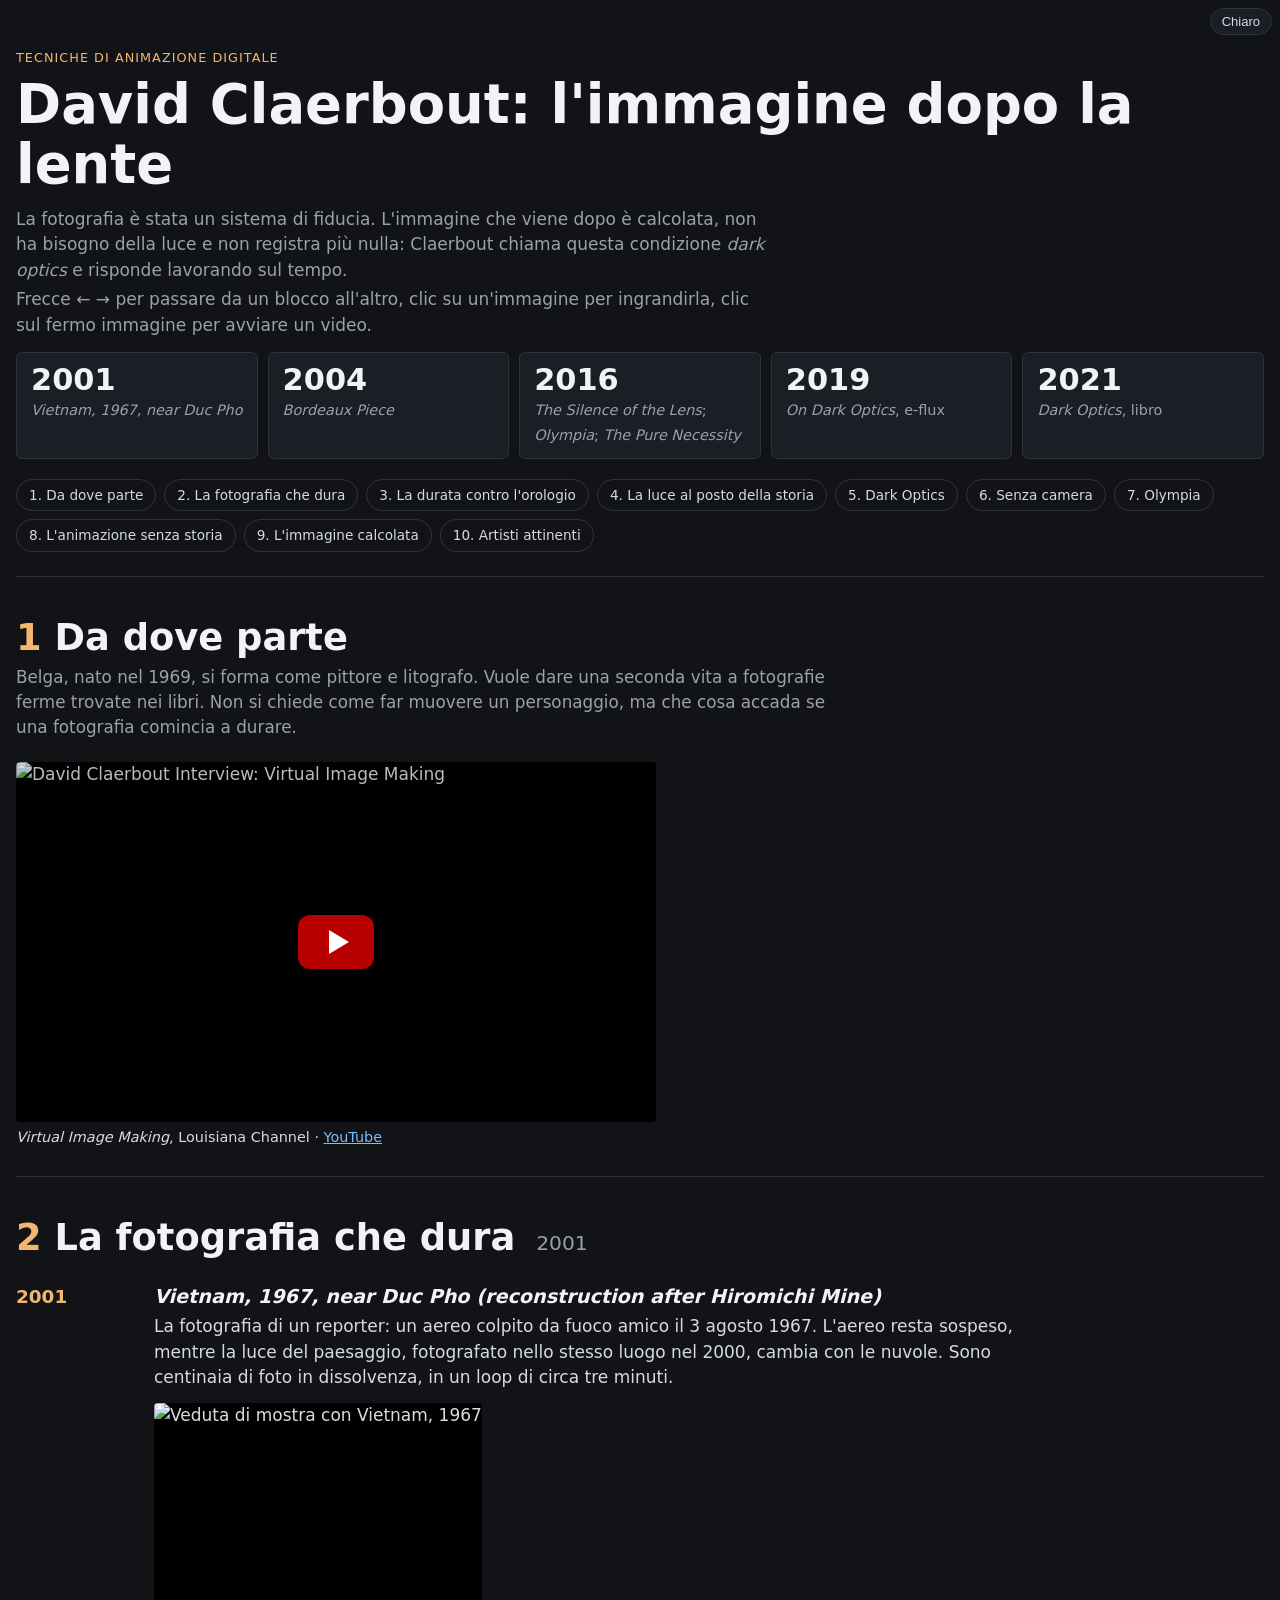
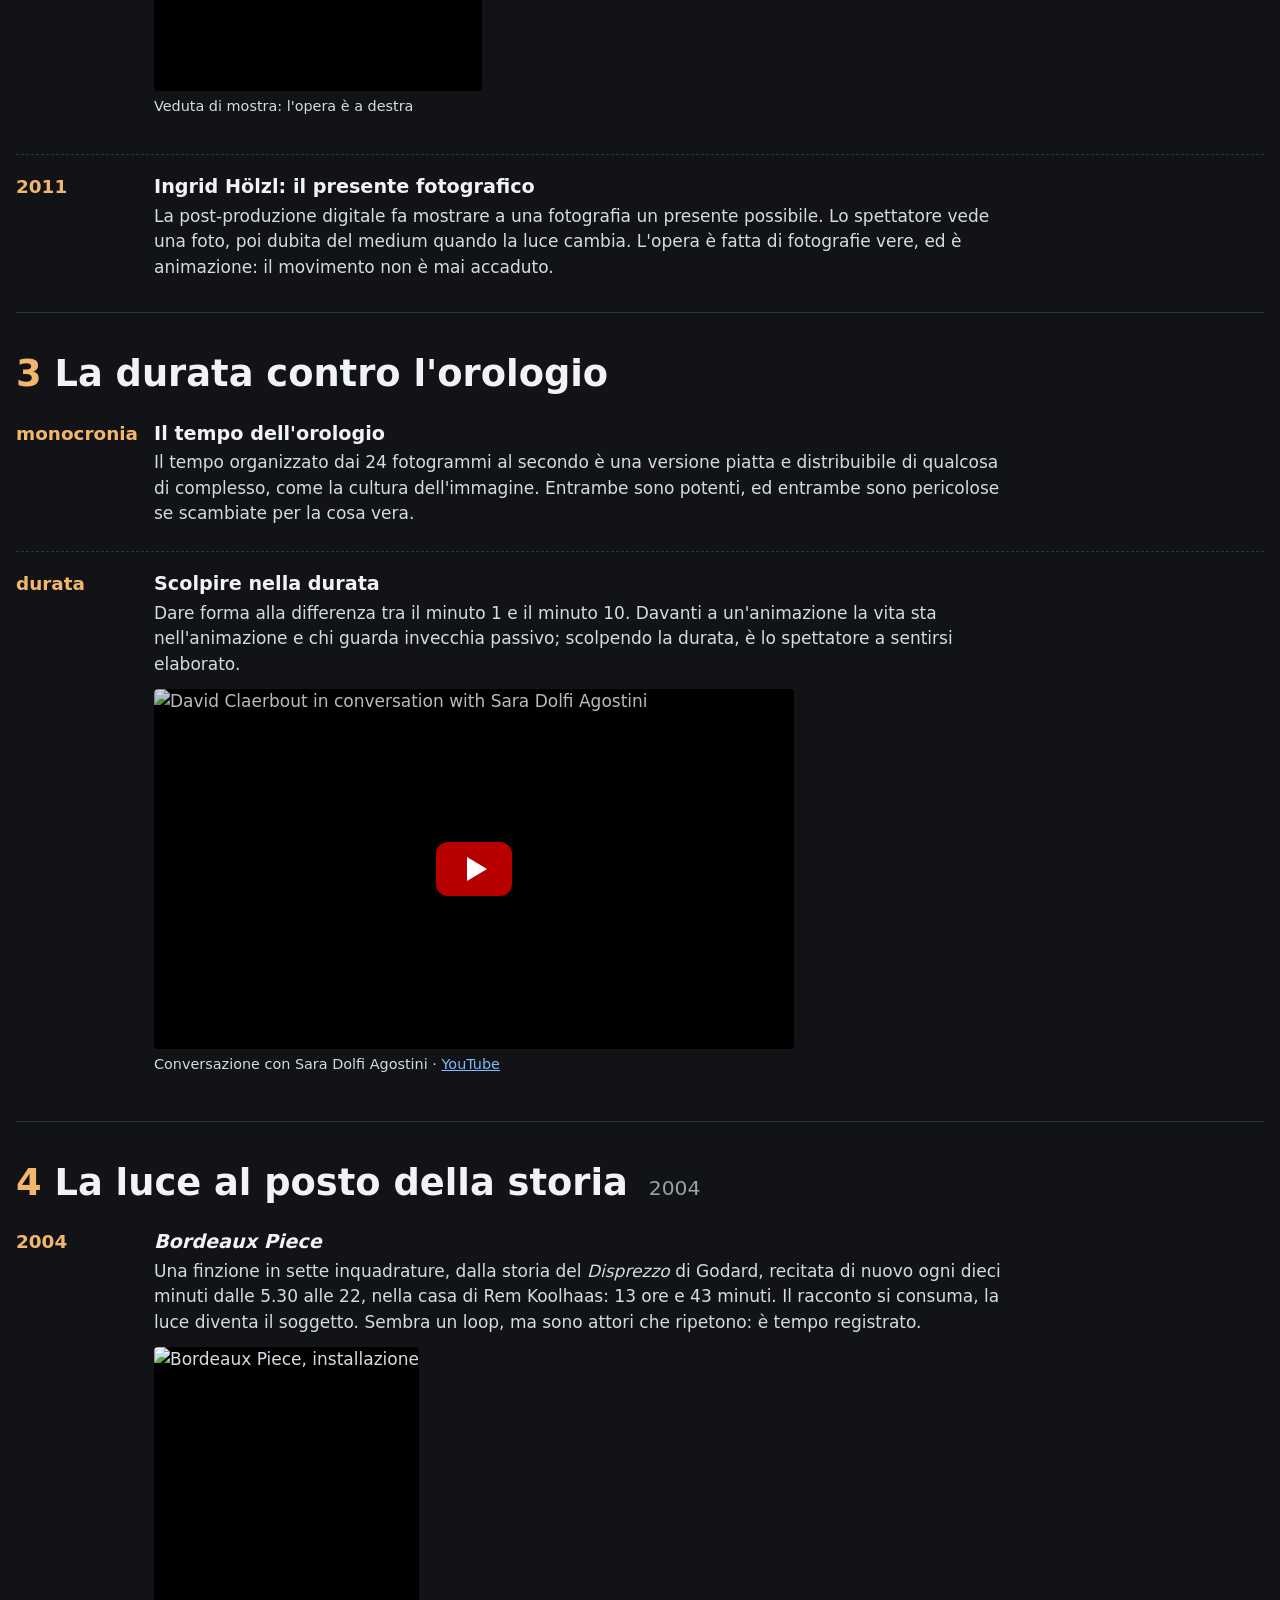
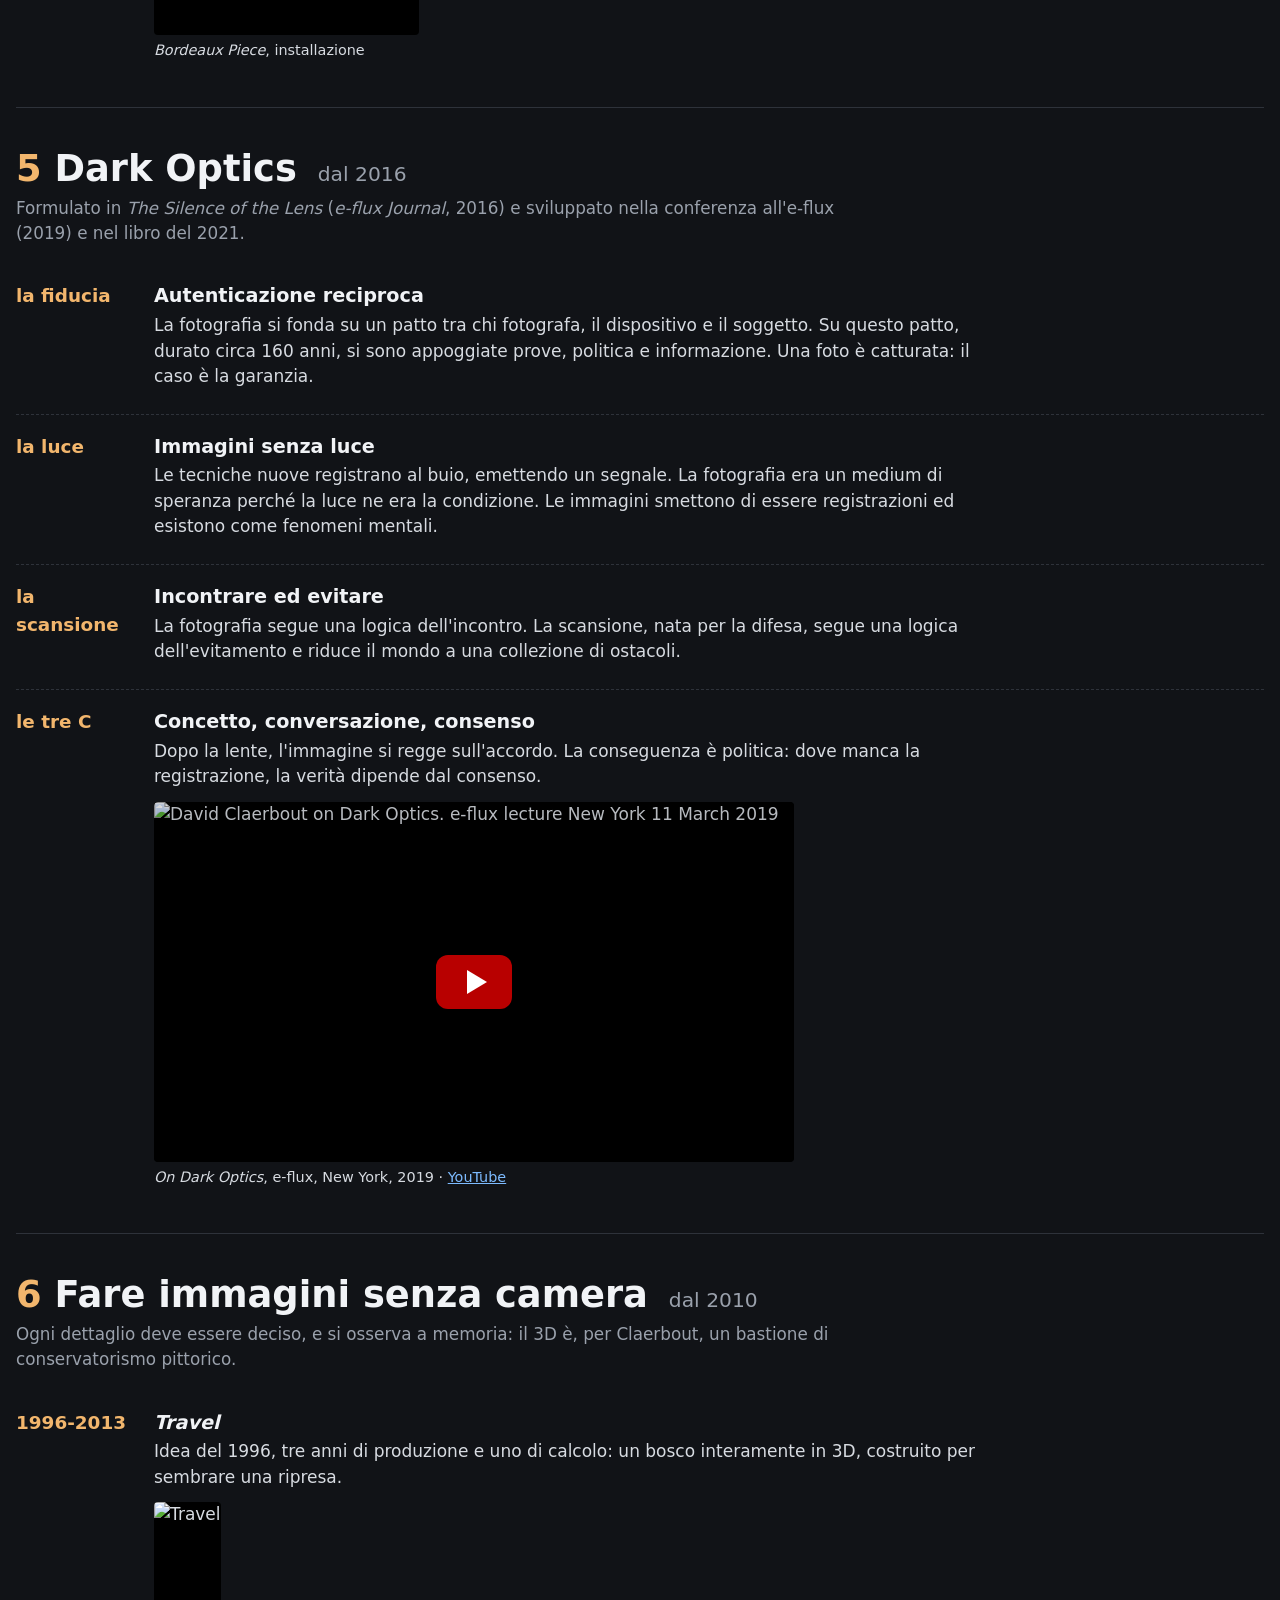
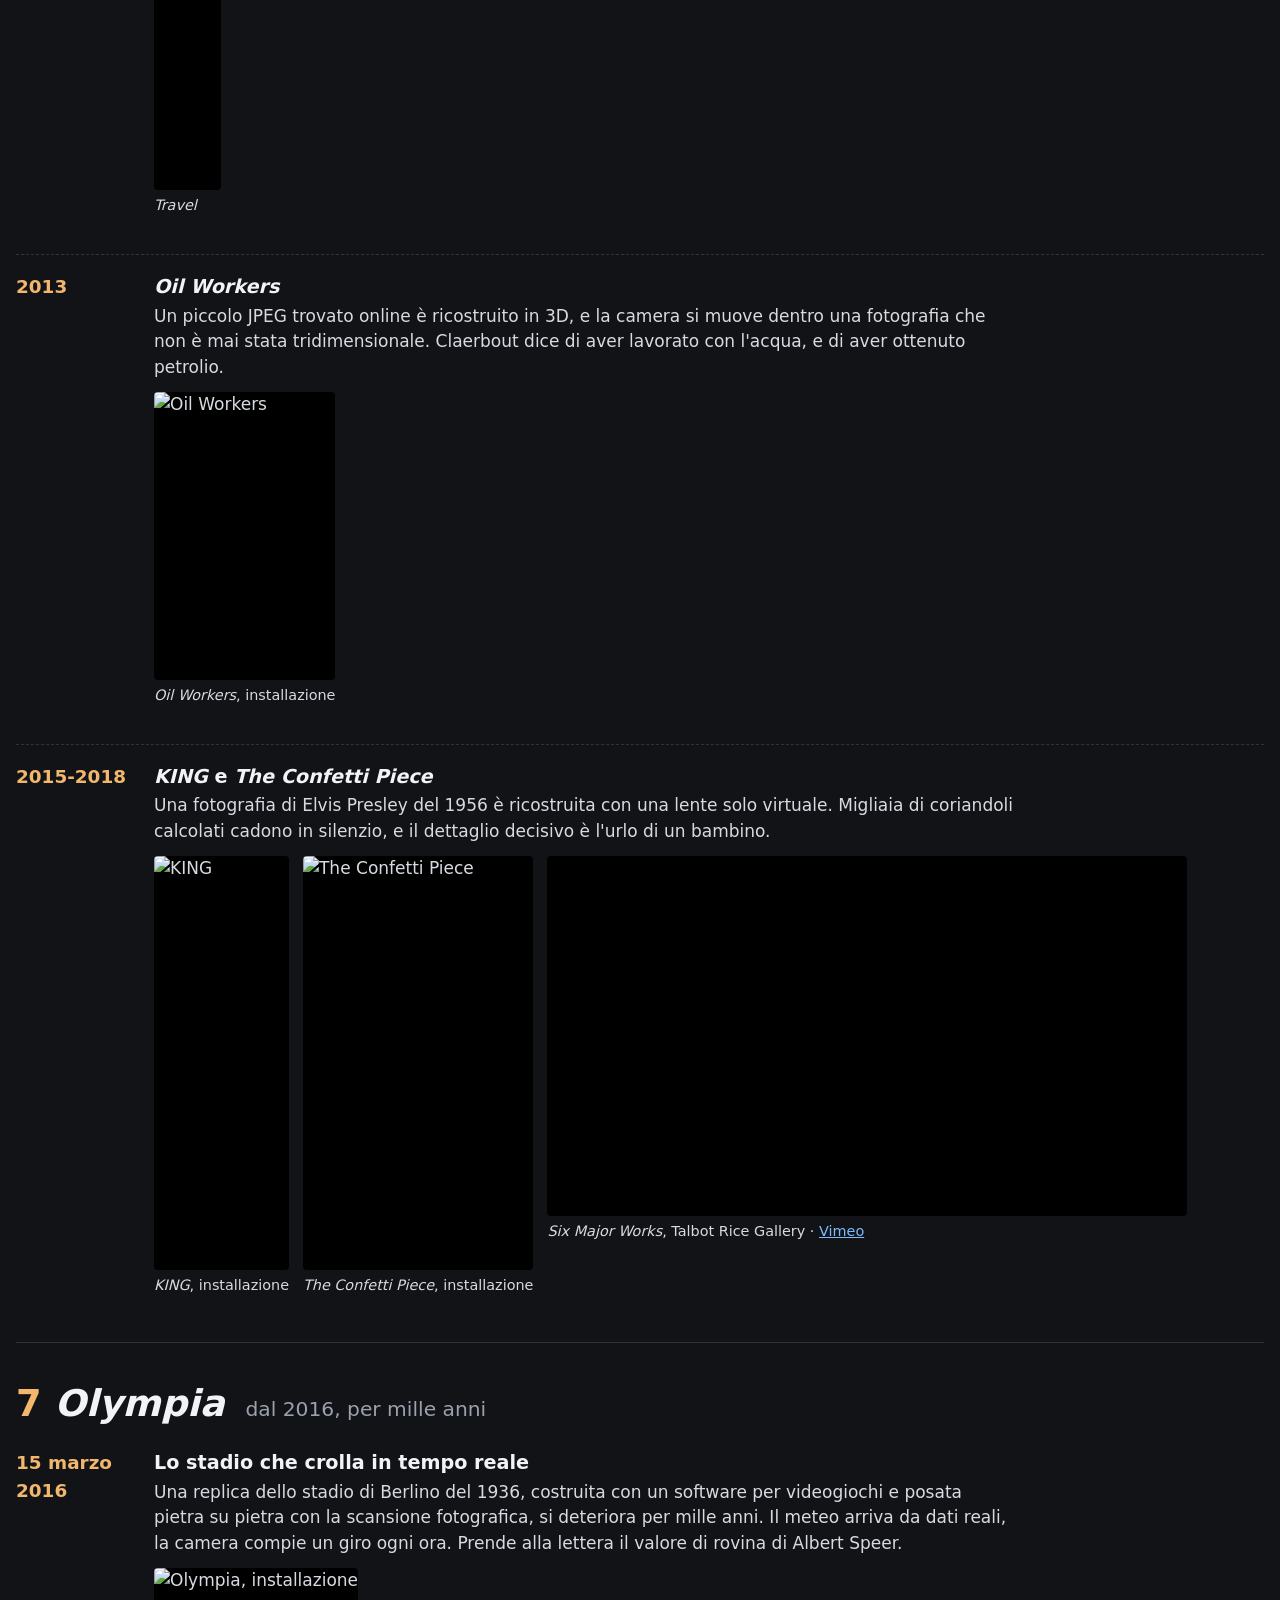
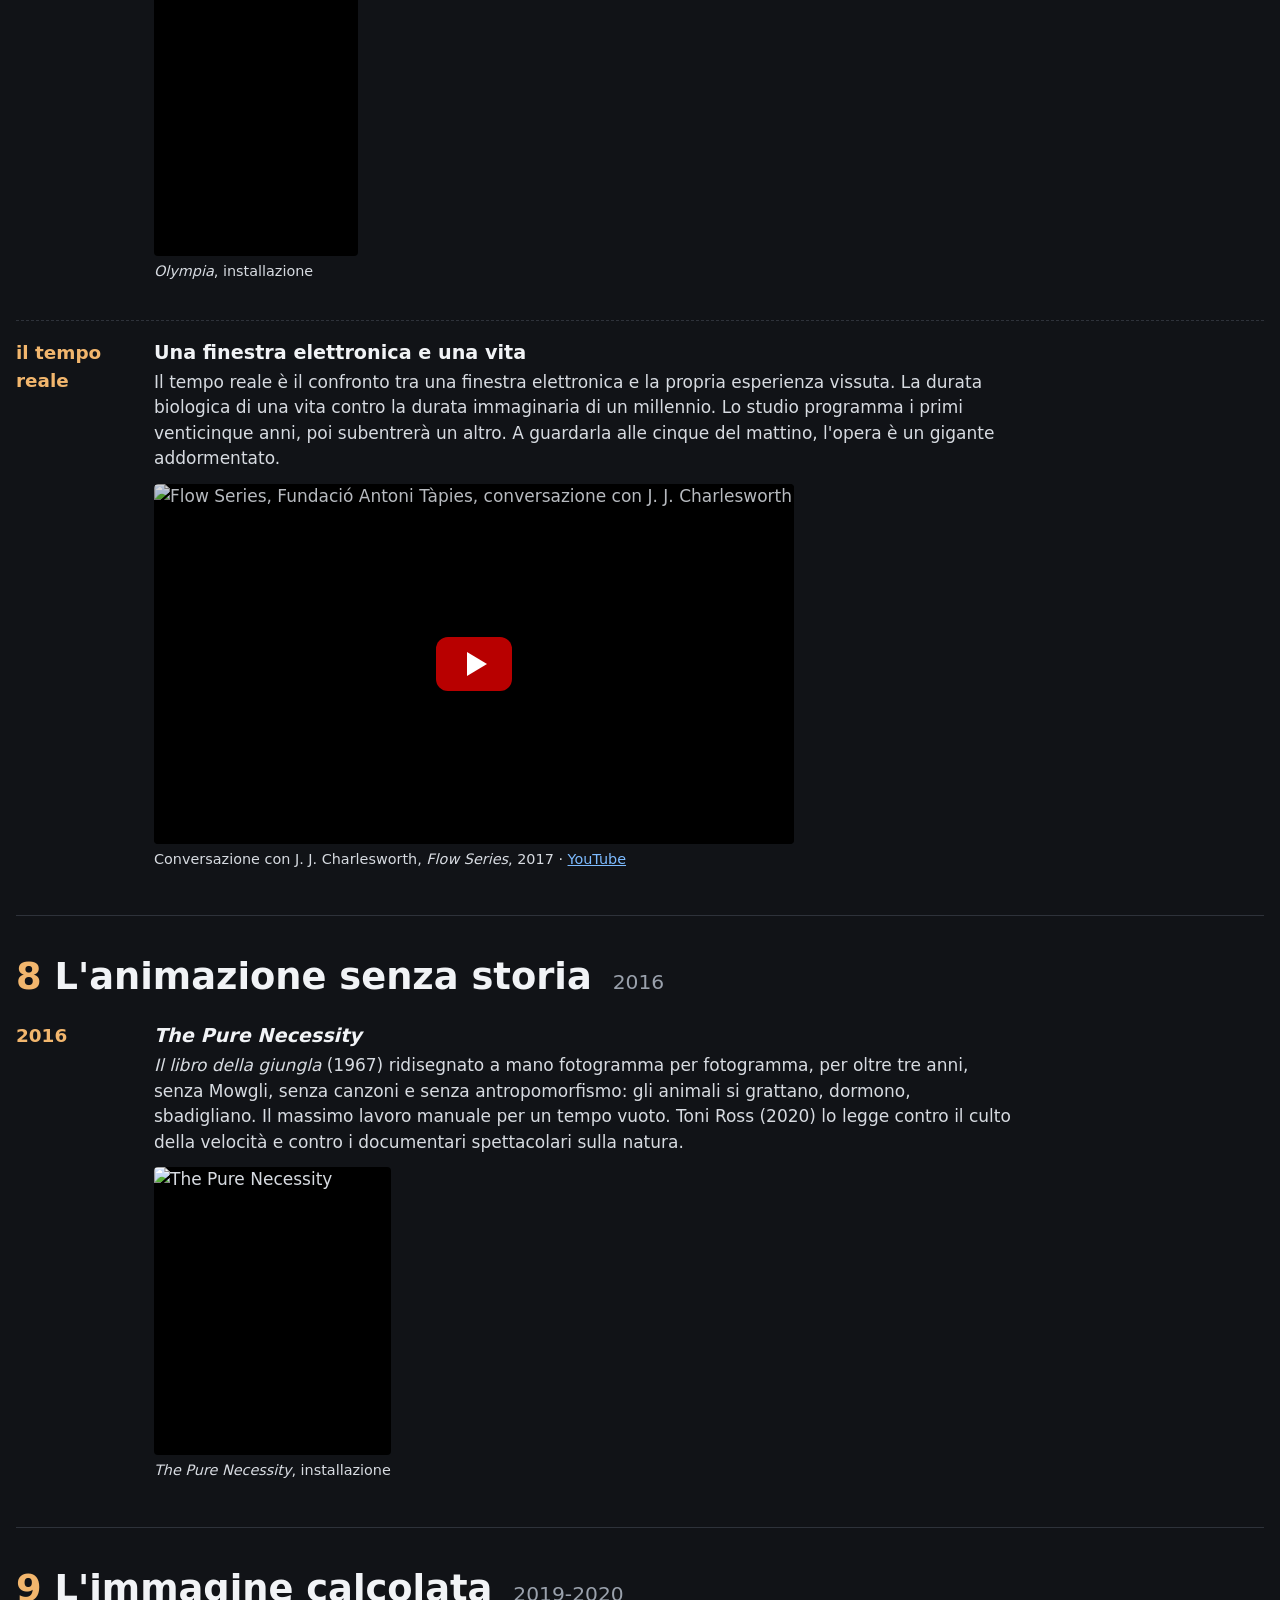
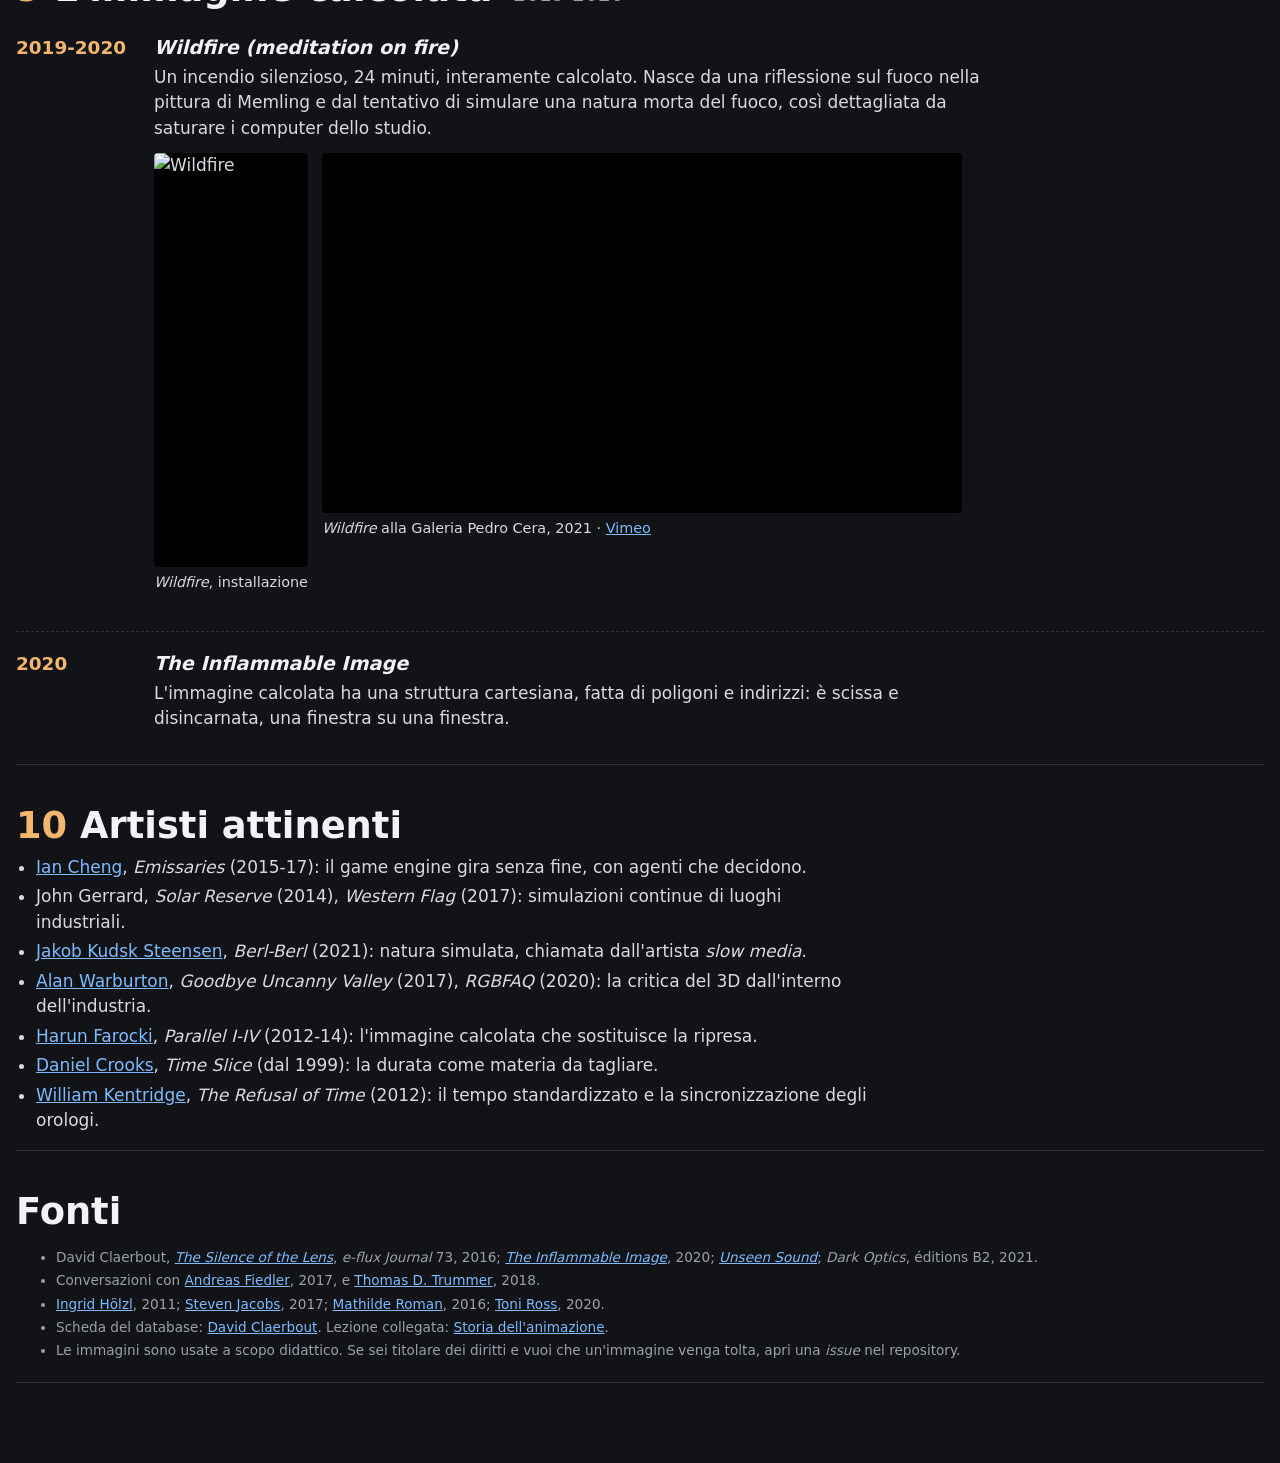
==== lezioni/david-claerbout.html @ 30c38449 "Lezioni: storia dell'animazione ampliata, nuova pagina su David Claerbout Co-Authored-By: Claude Opu" ====
<!doctype html>
<html lang="it">
<head>
<meta charset="utf-8">
<meta name="viewport" content="width=device-width, initial-scale=1">
<meta name="robots" content="noindex">
<title>David Claerbout</title>
<link rel="stylesheet" href="lezioni.css">
<script src="lezioni.js"></script>
</head>
<body>
<main>

<header class="testata">
  <p class="corso">Tecniche di animazione digitale</p>
  <h1>David Claerbout: l'immagine dopo la lente</h1>
  <p>La fotografia è stata un sistema di fiducia. L'immagine che viene dopo è calcolata, non ha bisogno della luce e non registra più nulla: Claerbout chiama questa condizione <em>dark optics</em> e risponde lavorando sul tempo.</p>
  <p>Frecce ← → per passare da un blocco all'altro, clic su un'immagine per ingrandirla, clic sul fermo immagine per avviare un video.</p>
  <div class="tappe">
    <div><strong>2001</strong><span><em>Vietnam, 1967, near Duc Pho</em></span></div>
    <div><strong>2004</strong><span><em>Bordeaux Piece</em></span></div>
    <div><strong>2016</strong><span><em>The Silence of the Lens</em>; <em>Olympia</em>; <em>The Pure Necessity</em></span></div>
    <div><strong>2019</strong><span><em>On Dark Optics</em>, e-flux</span></div>
    <div><strong>2021</strong><span><em>Dark Optics</em>, libro</span></div>
  </div>
  <ul class="indice">
    <li><a href="#chi">1. Da dove parte</a></li>
    <li><a href="#vietnam">2. La fotografia che dura</a></li>
    <li><a href="#durata">3. La durata contro l'orologio</a></li>
    <li><a href="#bordeaux">4. La luce al posto della storia</a></li>
    <li><a href="#dark">5. Dark Optics</a></li>
    <li><a href="#camera">6. Senza camera</a></li>
    <li><a href="#olympia">7. Olympia</a></li>
    <li><a href="#necessity">8. L'animazione senza storia</a></li>
    <li><a href="#wildfire">9. L'immagine calcolata</a></li>
    <li><a href="#attinenti">10. Artisti attinenti</a></li>
  </ul>
</header>

<section class="blocco" id="chi">
  <h2><span class="num">1</span>Da dove parte</h2>
  <p class="sotto">Belga, nato nel 1969, si forma come pittore e litografo. Vuole dare una seconda vita a fotografie ferme trovate nei libri. Non si chiede come far muovere un personaggio, ma che cosa accada se una fotografia comincia a durare.</p>
  <div class="striscia">
    <figure class="con-video"><div class="video" data-yt="WKuoFD-LjeA" data-title="David Claerbout Interview: Virtual Image Making"></div><figcaption><em>Virtual Image Making</em>, Louisiana Channel · <a href="https://www.youtube.com/watch?v=WKuoFD-LjeA">YouTube</a></figcaption></figure>
  </div>
</section>

<section class="blocco" id="vietnam">
  <h2><span class="num">2</span>La fotografia che dura <small>2001</small></h2>
  <div class="voce">
    <div class="data">2001</div>
    <div class="corpo">
      <h3><em>Vietnam, 1967, near Duc Pho (reconstruction after Hiromichi Mine)</em></h3>
      <p>La fotografia di un reporter: un aereo colpito da fuoco amico il 3 agosto 1967. L'aereo resta sospeso, mentre la luce del paesaggio, fotografato nello stesso luogo nel 2000, cambia con le nuvole. Sono centinaia di foto in dissolvenza, in un loop di circa tre minuti.</p>
      <div class="striscia bassa"><figure><img src="../immagini/david-claerbout/vietnam-1967.jpg" alt="Veduta di mostra con Vietnam, 1967"><figcaption>Veduta di mostra: l'opera è a destra</figcaption></figure></div>
    </div>
  </div>
  <div class="voce">
    <div class="data">2011</div>
    <div class="corpo">
      <h3>Ingrid Hölzl: il presente fotografico</h3>
      <p>La post-produzione digitale fa mostrare a una fotografia un presente possibile. Lo spettatore vede una foto, poi dubita del medium quando la luce cambia. L'opera è fatta di fotografie vere, ed è animazione: il movimento non è mai accaduto.</p>
    </div>
  </div>
</section>

<section class="blocco" id="durata">
  <h2><span class="num">3</span>La durata contro l'orologio</h2>
  <div class="voce">
    <div class="data">monocronia</div>
    <div class="corpo">
      <h3>Il tempo dell'orologio</h3>
      <p>Il tempo organizzato dai 24 fotogrammi al secondo è una versione piatta e distribuibile di qualcosa di complesso, come la cultura dell'immagine. Entrambe sono potenti, ed entrambe sono pericolose se scambiate per la cosa vera.</p>
    </div>
  </div>
  <div class="voce">
    <div class="data">durata</div>
    <div class="corpo">
      <h3>Scolpire nella durata</h3>
      <p>Dare forma alla differenza tra il minuto 1 e il minuto 10. Davanti a un'animazione la vita sta nell'animazione e chi guarda invecchia passivo; scolpendo la durata, è lo spettatore a sentirsi elaborato.</p>
      <div class="striscia"><figure class="con-video"><div class="video" data-yt="3nQVjL6k6ZU" data-title="David Claerbout in conversation with Sara Dolfi Agostini"></div><figcaption>Conversazione con Sara Dolfi Agostini · <a href="https://www.youtube.com/watch?v=3nQVjL6k6ZU">YouTube</a></figcaption></figure></div>
    </div>
  </div>
</section>

<section class="blocco" id="bordeaux">
  <h2><span class="num">4</span>La luce al posto della storia <small>2004</small></h2>
  <div class="voce">
    <div class="data">2004</div>
    <div class="corpo">
      <h3><em>Bordeaux Piece</em></h3>
      <p>Una finzione in sette inquadrature, dalla storia del <em>Disprezzo</em> di Godard, recitata di nuovo ogni dieci minuti dalle 5.30 alle 22, nella casa di Rem Koolhaas: 13 ore e 43 minuti. Il racconto si consuma, la luce diventa il soggetto. Sembra un loop, ma sono attori che ripetono: è tempo registrato.</p>
      <div class="striscia bassa"><figure><img src="../immagini/david-claerbout/bordeaux-piece.jpg" alt="Bordeaux Piece, installazione"><figcaption><em>Bordeaux Piece</em>, installazione</figcaption></figure></div>
    </div>
  </div>
</section>

<section class="blocco" id="dark">
  <h2><span class="num">5</span>Dark Optics <small>dal 2016</small></h2>
  <p class="sotto">Formulato in <em>The Silence of the Lens</em> (<em>e-flux Journal</em>, 2016) e sviluppato nella conferenza all'e-flux (2019) e nel libro del 2021.</p>
  <div class="voce">
    <div class="data">la fiducia</div>
    <div class="corpo"><h3>Autenticazione reciproca</h3><p>La fotografia si fonda su un patto tra chi fotografa, il dispositivo e il soggetto. Su questo patto, durato circa 160 anni, si sono appoggiate prove, politica e informazione. Una foto è catturata: il caso è la garanzia.</p></div>
  </div>
  <div class="voce">
    <div class="data">la luce</div>
    <div class="corpo"><h3>Immagini senza luce</h3><p>Le tecniche nuove registrano al buio, emettendo un segnale. La fotografia era un medium di speranza perché la luce ne era la condizione. Le immagini smettono di essere registrazioni ed esistono come fenomeni mentali.</p></div>
  </div>
  <div class="voce">
    <div class="data">la scansione</div>
    <div class="corpo"><h3>Incontrare ed evitare</h3><p>La fotografia segue una logica dell'incontro. La scansione, nata per la difesa, segue una logica dell'evitamento e riduce il mondo a una collezione di ostacoli.</p></div>
  </div>
  <div class="voce">
    <div class="data">le tre C</div>
    <div class="corpo"><h3>Concetto, conversazione, consenso</h3><p>Dopo la lente, l'immagine si regge sull'accordo. La conseguenza è politica: dove manca la registrazione, la verità dipende dal consenso.</p>
      <div class="striscia"><figure class="con-video"><div class="video" data-yt="udVGSu5A2lw" data-title="David Claerbout on Dark Optics. e-flux lecture New York 11 March 2019"></div><figcaption><em>On Dark Optics</em>, e-flux, New York, 2019 · <a href="https://www.youtube.com/watch?v=udVGSu5A2lw">YouTube</a></figcaption></figure></div>
    </div>
  </div>
</section>

<section class="blocco" id="camera">
  <h2><span class="num">6</span>Fare immagini senza camera <small>dal 2010</small></h2>
  <p class="sotto">Ogni dettaglio deve essere deciso, e si osserva a memoria: il 3D è, per Claerbout, un bastione di conservatorismo pittorico.</p>
  <div class="voce">
    <div class="data">1996-2013</div>
    <div class="corpo"><h3><em>Travel</em></h3><p>Idea del 1996, tre anni di produzione e uno di calcolo: un bosco interamente in 3D, costruito per sembrare una ripresa.</p>
      <div class="striscia bassa"><figure><img src="../immagini/david-claerbout/travel.jpg" alt="Travel"><figcaption><em>Travel</em></figcaption></figure></div>
    </div>
  </div>
  <div class="voce">
    <div class="data">2013</div>
    <div class="corpo"><h3><em>Oil Workers</em></h3><p>Un piccolo JPEG trovato online è ricostruito in 3D, e la camera si muove dentro una fotografia che non è mai stata tridimensionale. Claerbout dice di aver lavorato con l'acqua, e di aver ottenuto petrolio.</p>
      <div class="striscia bassa"><figure><img src="../immagini/david-claerbout/oil-workers.png" alt="Oil Workers"><figcaption><em>Oil Workers</em>, installazione</figcaption></figure></div>
    </div>
  </div>
  <div class="voce">
    <div class="data">2015-2018</div>
    <div class="corpo"><h3><em>KING</em> e <em>The Confetti Piece</em></h3><p>Una fotografia di Elvis Presley del 1956 è ricostruita con una lente solo virtuale. Migliaia di coriandoli calcolati cadono in silenzio, e il dettaglio decisivo è l'urlo di un bambino.</p>
      <div class="striscia">
        <figure><img src="../immagini/david-claerbout/king.jpg" alt="KING"><figcaption><em>KING</em>, installazione</figcaption></figure>
        <figure><img src="../immagini/david-claerbout/the-confetti-piece.jpg" alt="The Confetti Piece"><figcaption><em>The Confetti Piece</em>, installazione</figcaption></figure>
        <figure class="con-video"><div class="video" data-vimeo="257949216" data-title="David Claerbout: Six Major Works"></div><figcaption><em>Six Major Works</em>, Talbot Rice Gallery · <a href="https://vimeo.com/257949216">Vimeo</a></figcaption></figure>
      </div>
    </div>
  </div>
</section>

<section class="blocco" id="olympia">
  <h2><span class="num">7</span><em>Olympia</em> <small>dal 2016, per mille anni</small></h2>
  <div class="voce">
    <div class="data">15 marzo 2016</div>
    <div class="corpo">
      <h3>Lo stadio che crolla in tempo reale</h3>
      <p>Una replica dello stadio di Berlino del 1936, costruita con un software per videogiochi e posata pietra su pietra con la scansione fotografica, si deteriora per mille anni. Il meteo arriva da dati reali, la camera compie un giro ogni ora. Prende alla lettera il valore di rovina di Albert Speer.</p>
      <div class="striscia bassa"><figure><img src="../immagini/david-claerbout/olympia.png" alt="Olympia, installazione"><figcaption><em>Olympia</em>, installazione</figcaption></figure></div>
    </div>
  </div>
  <div class="voce">
    <div class="data">il tempo reale</div>
    <div class="corpo">
      <h3>Una finestra elettronica e una vita</h3>
      <p>Il tempo reale è il confronto tra una finestra elettronica e la propria esperienza vissuta. La durata biologica di una vita contro la durata immaginaria di un millennio. Lo studio programma i primi venticinque anni, poi subentrerà un altro. A guardarla alle cinque del mattino, l'opera è un gigante addormentato.</p>
      <div class="striscia"><figure class="con-video"><div class="video" data-yt="67YyRSA3Qtk" data-title="Flow Series, Fundació Antoni Tàpies, conversazione con J. J. Charlesworth"></div><figcaption>Conversazione con J. J. Charlesworth, <em>Flow Series</em>, 2017 · <a href="https://www.youtube.com/watch?v=67YyRSA3Qtk">YouTube</a></figcaption></figure></div>
    </div>
  </div>
</section>

<section class="blocco" id="necessity">
  <h2><span class="num">8</span>L'animazione senza storia <small>2016</small></h2>
  <div class="voce">
    <div class="data">2016</div>
    <div class="corpo">
      <h3><em>The Pure Necessity</em></h3>
      <p><em>Il libro della giungla</em> (1967) ridisegnato a mano fotogramma per fotogramma, per oltre tre anni, senza Mowgli, senza canzoni e senza antropomorfismo: gli animali si grattano, dormono, sbadigliano. Il massimo lavoro manuale per un tempo vuoto. Toni Ross (2020) lo legge contro il culto della velocità e contro i documentari spettacolari sulla natura.</p>
      <div class="striscia bassa"><figure><img src="../immagini/david-claerbout/the-pure-necessity.jpg" alt="The Pure Necessity"><figcaption><em>The Pure Necessity</em>, installazione</figcaption></figure></div>
    </div>
  </div>
</section>

<section class="blocco" id="wildfire">
  <h2><span class="num">9</span>L'immagine calcolata <small>2019-2020</small></h2>
  <div class="voce">
    <div class="data">2019-2020</div>
    <div class="corpo">
      <h3><em>Wildfire (meditation on fire)</em></h3>
      <p>Un incendio silenzioso, 24 minuti, interamente calcolato. Nasce da una riflessione sul fuoco nella pittura di Memling e dal tentativo di simulare una natura morta del fuoco, così dettagliata da saturare i computer dello studio.</p>
      <div class="striscia">
        <figure><img src="../immagini/david-claerbout/wildfire.jpg" alt="Wildfire"><figcaption><em>Wildfire</em>, installazione</figcaption></figure>
        <figure class="con-video"><div class="video" data-vimeo="480728352" data-title="David Claerbout, Wildfire at Pedro Cera, Lisbon, 2021"></div><figcaption><em>Wildfire</em> alla Galeria Pedro Cera, 2021 · <a href="https://vimeo.com/480728352">Vimeo</a></figcaption></figure>
      </div>
    </div>
  </div>
  <div class="voce">
    <div class="data">2020</div>
    <div class="corpo">
      <h3><em>The Inflammable Image</em></h3>
      <p>L'immagine calcolata ha una struttura cartesiana, fatta di poligoni e indirizzi: è scissa e disincarnata, una finestra su una finestra.</p>
    </div>
  </div>
</section>

<section class="blocco" id="attinenti">
  <h2><span class="num">10</span>Artisti attinenti</h2>
  <ul class="punti">
    <li><a href="../ian-cheng.html">Ian Cheng</a>, <em>Emissaries</em> (2015-17): il game engine gira senza fine, con agenti che decidono.</li>
    <li>John Gerrard, <em>Solar Reserve</em> (2014), <em>Western Flag</em> (2017): simulazioni continue di luoghi industriali.</li>
    <li><a href="../jakob-kudsk-steensen.html">Jakob Kudsk Steensen</a>, <em>Berl-Berl</em> (2021): natura simulata, chiamata dall'artista <em>slow media</em>.</li>
    <li><a href="../alan-warburton.html">Alan Warburton</a>, <em>Goodbye Uncanny Valley</em> (2017), <em>RGBFAQ</em> (2020): la critica del 3D dall'interno dell'industria.</li>
    <li><a href="../harun-farocki.html">Harun Farocki</a>, <em>Parallel I-IV</em> (2012-14): l'immagine calcolata che sostituisce la ripresa.</li>
    <li><a href="../daniel-crooks.html">Daniel Crooks</a>, <em>Time Slice</em> (dal 1999): la durata come materia da tagliare.</li>
    <li><a href="../william-kentridge.html">William Kentridge</a>, <em>The Refusal of Time</em> (2012): il tempo standardizzato e la sincronizzazione degli orologi.</li>
  </ul>
</section>

<section class="blocco" id="fonti">
  <h2>Fonti</h2>
  <ul class="fonti">
    <li>David Claerbout, <a href="https://www.e-flux.com/journal/73/60460/the-silence-of-the-lens/"><em>The Silence of the Lens</em></a>, <em>e-flux Journal</em> 73, 2016; <a href="https://davidclaerbout.com/Full-Text-2020-David-Claerbout-The-Inflammable-Image-Thoughts-on"><em>The Inflammable Image</em></a>, 2020; <a href="https://garagemca.org/en/exhibition/david-claerbout-i-unseen-sound-i/materials/david-klarbaut-manifest-david-claerbout-manifesto"><em>Unseen Sound</em></a>; <em>Dark Optics</em>, éditions B2, 2021.</li>
    <li>Conversazioni con <a href="https://davidclaerbout.com/Full-Text-2016-Ein-Gesprach-zwischen-David-Claerbout-und-Andreas">Andreas Fiedler</a>, 2017, e <a href="https://davidclaerbout.com/Full-text-2018-Conversation-with-Thomas-D-Trummer">Thomas D. Trummer</a>, 2018.</li>
    <li><a href="https://davidclaerbout.com/Full-Text-2011-Ingrid-Holzl-The-Photographic-Now-David-Claerbout-s">Ingrid Hölzl</a>, 2011; <a href="https://davidclaerbout.com/Full-Text-2017-Steven-Jacobs-Millenarian-Cinema-David-Claerbout-and">Steven Jacobs</a>, 2017; <a href="https://davidclaerbout.com/Full-Text-2016-Mathilde-Roman-Porous-Temporalities">Mathilde Roman</a>, 2016; <a href="https://davidclaerbout.com/Full-Text-2020-Toni-Ross-Slow-aesthetics-and-deanthropomorphism-as">Toni Ross</a>, 2020.</li>
    <li>Scheda del database: <a href="../david-claerbout.html">David Claerbout</a>. Lezione collegata: <a href="storia-dell-animazione.html">Storia dell'animazione</a>.</li>
    <li>Le immagini sono usate a scopo didattico. Se sei titolare dei diritti e vuoi che un'immagine venga tolta, apri una <em>issue</em> nel repository.</li>
  </ul>
</section>

</main>
</body>
</html>
---- lezioni/lezioni.css ----
/* Pagine-lezione: immagini grandi, didascalie brevi, video da avviare in aula. */
:root {
  --sfondo: #111317;
  --pannello: #1b1e24;
  --bordo: #2e323a;
  --testo: #d7dbe1;
  --tenue: #9aa1ac;
  --titolo: #f1f3f6;
  --accento: #f2b66d;
  --link: #7dbbff;
}
:root[data-theme="light"] {
  --sfondo: #fafaf8;
  --pannello: #ffffff;
  --bordo: #dcdcd6;
  --testo: #26282c;
  --tenue: #5f6570;
  --titolo: #111;
  --accento: #9a4b00;
  --link: #0b5cad;
}
* { box-sizing: border-box; }
html { scroll-behavior: smooth; }
body {
  margin: 0;
  background: var(--sfondo);
  color: var(--testo);
  font: 17px/1.5 system-ui, -apple-system, "Segoe UI", Roboto, "Helvetica Neue", Arial, sans-serif;
}
a { color: var(--link); }
main { max-width: 1280px; margin: 0 auto; padding: 0 16px 80px; }

/* testata */
.testata { padding: 48px 0 24px; border-bottom: 1px solid var(--bordo); }
.testata .corso { color: var(--accento); text-transform: uppercase; letter-spacing: .08em; font-size: .8rem; margin: 0 0 8px; }
.testata h1 { color: var(--titolo); font-size: clamp(2rem, 5vw, 3.4rem); line-height: 1.1; margin: 0 0 12px; }
.testata p { color: var(--tenue); margin: 4px 0; max-width: 760px; }
.indice { display: flex; flex-wrap: wrap; gap: 8px; margin: 20px 0 0; padding: 0; list-style: none; }
.indice a { display: block; padding: 5px 12px; border: 1px solid var(--bordo); border-radius: 16px; text-decoration: none; font-size: .85rem; color: var(--testo); }
.indice a:hover { border-color: var(--accento); color: var(--titolo); }

/* blocchi */
section.blocco { padding: 40px 0 8px; border-bottom: 1px solid var(--bordo); scroll-margin-top: 8px; }
section.blocco > h2 { color: var(--titolo); font-size: clamp(1.5rem, 3.4vw, 2.3rem); line-height: 1.15; margin: 0 0 6px; }
section.blocco > h2 .num { color: var(--accento); margin-right: .35em; }
.sotto { color: var(--tenue); font-size: 1.05rem; margin: 0 0 18px; max-width: 820px; }
h3 { color: var(--titolo); font-size: 1.2rem; margin: 30px 0 4px; }
h3 small { color: var(--tenue); font-weight: normal; font-size: .9rem; }
p.nota { max-width: 820px; margin: 6px 0; }
ul.punti { max-width: 860px; padding-left: 20px; margin: 8px 0; }
ul.punti li { margin: 4px 0; }

/* citazioni */
blockquote { margin: 16px 0; padding: 12px 18px; border-left: 3px solid var(--accento); background: var(--pannello); max-width: 860px; }
blockquote p { margin: 0 0 6px; font-size: 1.1rem; color: var(--titolo); }
blockquote cite { font-style: normal; font-size: .85rem; color: var(--tenue); }

/* striscia di immagini */
.striscia { display: flex; gap: 14px; overflow-x: auto; scroll-snap-type: x mandatory; padding: 4px 0 12px; margin: 8px 0; }
.striscia figure { flex: 0 0 auto; max-width: min(640px, 88vw); margin: 0; scroll-snap-align: start; }
.striscia img { display: block; height: clamp(220px, 46vh, 460px); width: auto; max-width: 100%; object-fit: contain; background: #000; border-radius: 4px; cursor: zoom-in; }
.striscia.bassa img { height: clamp(180px, 32vh, 320px); }
figcaption { font-size: .9rem; color: var(--testo); margin-top: 6px; line-height: 1.35; max-width: 640px; }
figcaption small { display: block; color: var(--tenue); font-size: .75rem; margin-top: 2px; }
figure.larga { flex-basis: 100%; max-width: 100%; }
figure.larga img { height: auto; width: 100%; max-height: 60vh; }

/* opere: titolo + testo breve + immagini */
.opera { margin: 26px 0 8px; }
.opera h3 { margin-top: 0; }
.opera p { margin: 2px 0 6px; max-width: 860px; }

/* video */
.video { position: relative; aspect-ratio: 16 / 9; width: min(640px, 88vw); background: #000; border-radius: 4px; overflow: hidden; }
.video img { width: 100%; height: 100%; object-fit: cover; opacity: .85; cursor: pointer; display: block; }
.video button { position: absolute; inset: 0; margin: auto; width: 76px; height: 54px; border: 0; border-radius: 12px; background: rgba(204, 0, 0, .9); cursor: pointer; }
.video button::after { content: ""; position: absolute; left: 31px; top: 15px; border-style: solid; border-width: 12px 0 12px 20px; border-color: transparent transparent transparent #fff; }
.video iframe { position: absolute; inset: 0; width: 100%; height: 100%; border: 0; }
.striscia .video { flex: 0 0 auto; }
figure.con-video { max-width: min(640px, 88vw); }

/* confronto a due colonne */
.due { display: grid; grid-template-columns: repeat(auto-fit, minmax(280px, 1fr)); gap: 14px; margin: 14px 0; }
.due > div { background: var(--pannello); border: 1px solid var(--bordo); border-radius: 6px; padding: 14px 16px; }
.due h4 { margin: 0 0 6px; color: var(--accento); font-size: 1.05rem; }
.due p { margin: 4px 0; }

/* cronologia */
.anno { color: var(--accento); font-weight: bold; font-variant-numeric: tabular-nums; margin-right: .4em; }
.tappe { display: flex; flex-wrap: wrap; gap: 10px; margin: 14px 0 6px; }
.tappe div { flex: 1 1 200px; background: var(--pannello); border: 1px solid var(--bordo); border-radius: 6px; padding: 10px 14px; }
.tappe strong { display: block; font-size: 1.9rem; color: var(--titolo); line-height: 1.1; }
.tappe span { color: var(--tenue); font-size: .9rem; }
.voce { display: grid; grid-template-columns: 7.5rem 1fr; gap: 4px 18px; padding: 18px 0; border-top: 1px dashed var(--bordo); }
.voce:first-of-type { border-top: 0; }
.voce > .data { color: var(--accento); font-weight: bold; font-size: 1.15rem; font-variant-numeric: tabular-nums; }
.voce > .corpo h3 { margin: 0 0 2px; }
.voce > .corpo p { margin: 2px 0 6px; max-width: 860px; }
@media (max-width: 640px) {
  .voce { grid-template-columns: 1fr; }
}

/* fonti */
.fonti { font-size: .85rem; color: var(--tenue); }
.fonti li { margin: 3px 0; }

/* lente: immagine a schermo intero */
#lente { position: fixed; inset: 0; background: rgba(0, 0, 0, .94); display: none; align-items: center; justify-content: center; flex-direction: column; z-index: 100; cursor: zoom-out; padding: 16px; }
#lente.aperta { display: flex; }
#lente img { max-width: 100%; max-height: 88vh; object-fit: contain; }
#lente p { color: #ddd; font-size: .95rem; margin: 10px 0 0; text-align: center; max-width: 900px; }

/* pulsanti in alto */
#comandi { position: fixed; top: 8px; right: 8px; display: flex; gap: 6px; z-index: 50; }
#comandi button { padding: 5px 11px; font-size: 13px; border-radius: 14px; border: 1px solid var(--bordo); background: var(--pannello); color: var(--testo); cursor: pointer; }
section.blocco > h2 small { color: var(--tenue); font-weight: normal; font-size: .55em; margin-left: .4em; }
.elenco-lezioni { list-style: none; padding: 0; }
.elenco-lezioni li { margin: 14px 0; padding: 14px 16px; background: var(--pannello); border: 1px solid var(--bordo); border-radius: 6px; }
.elenco-lezioni a { font-size: 1.2rem; font-weight: bold; }
.elenco-lezioni span { display: block; color: var(--tenue); font-size: .9rem; }
.voce > .corpo { min-width: 0; }
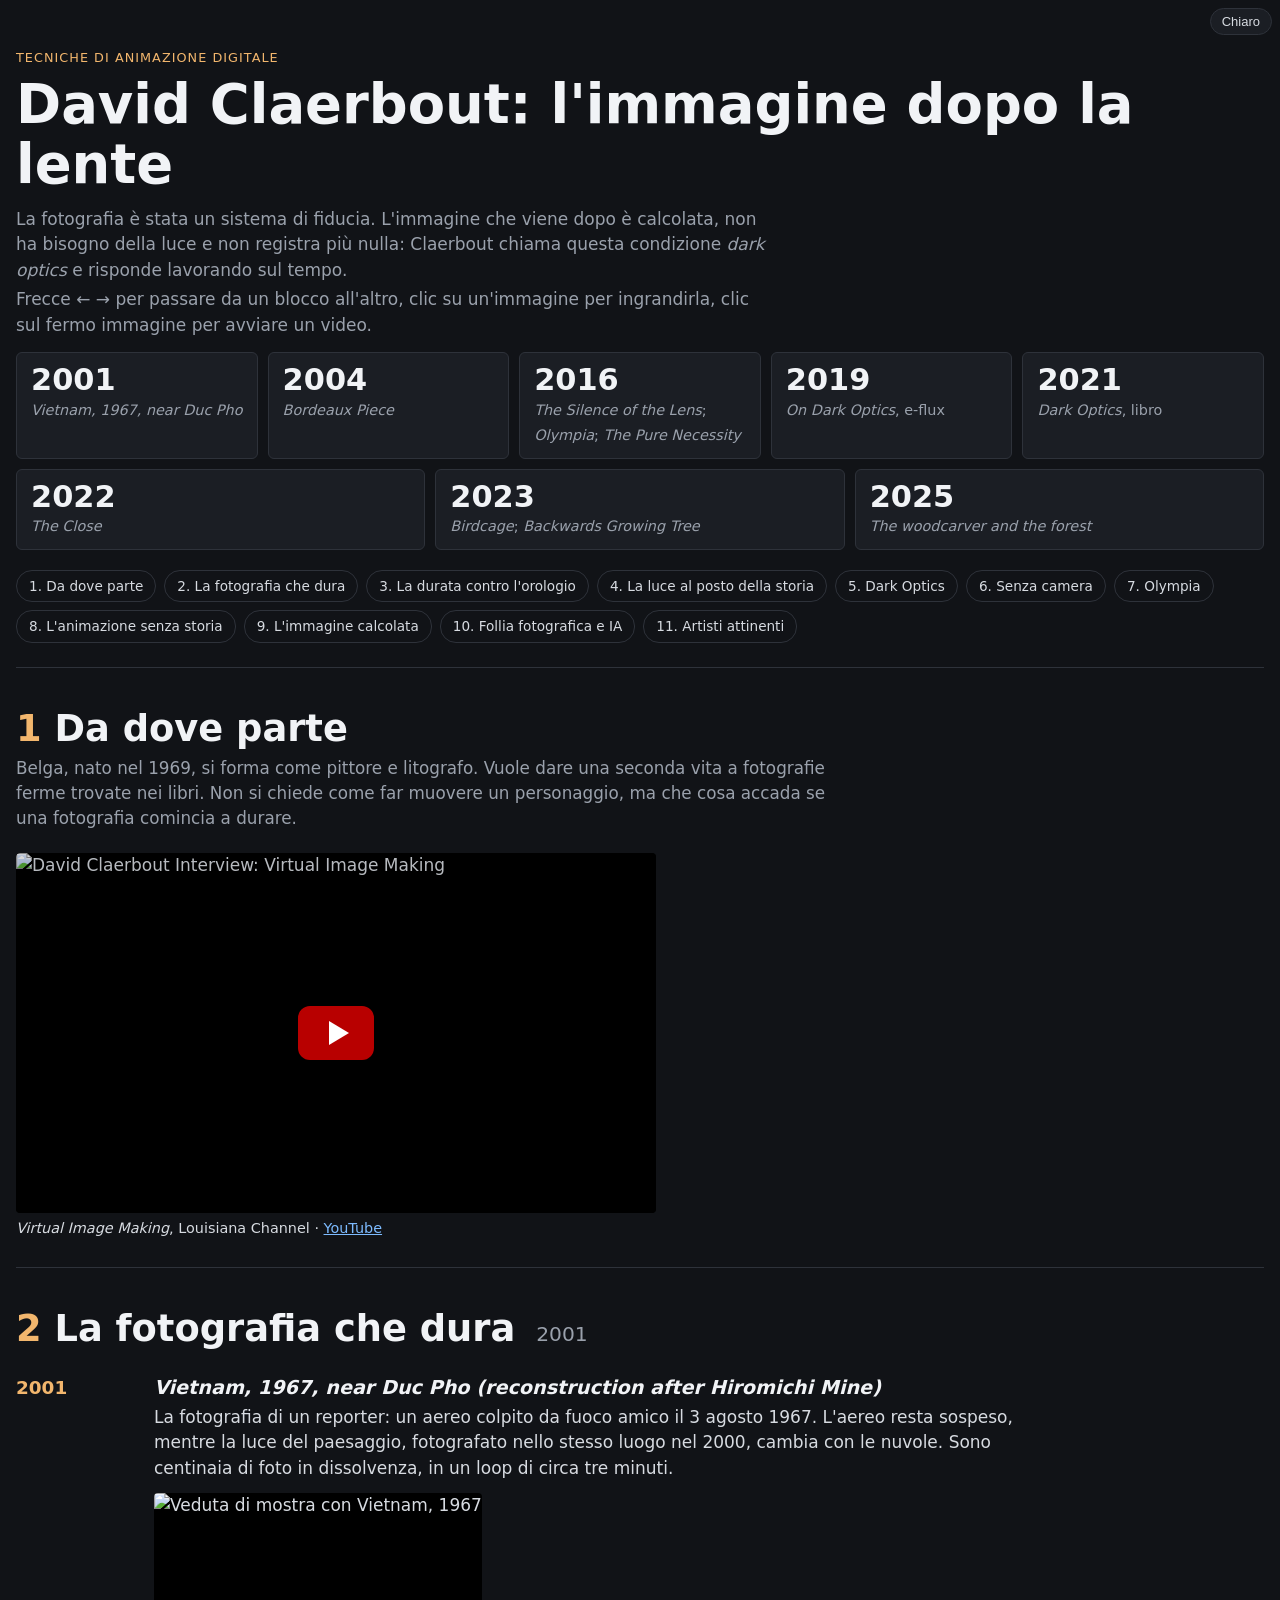
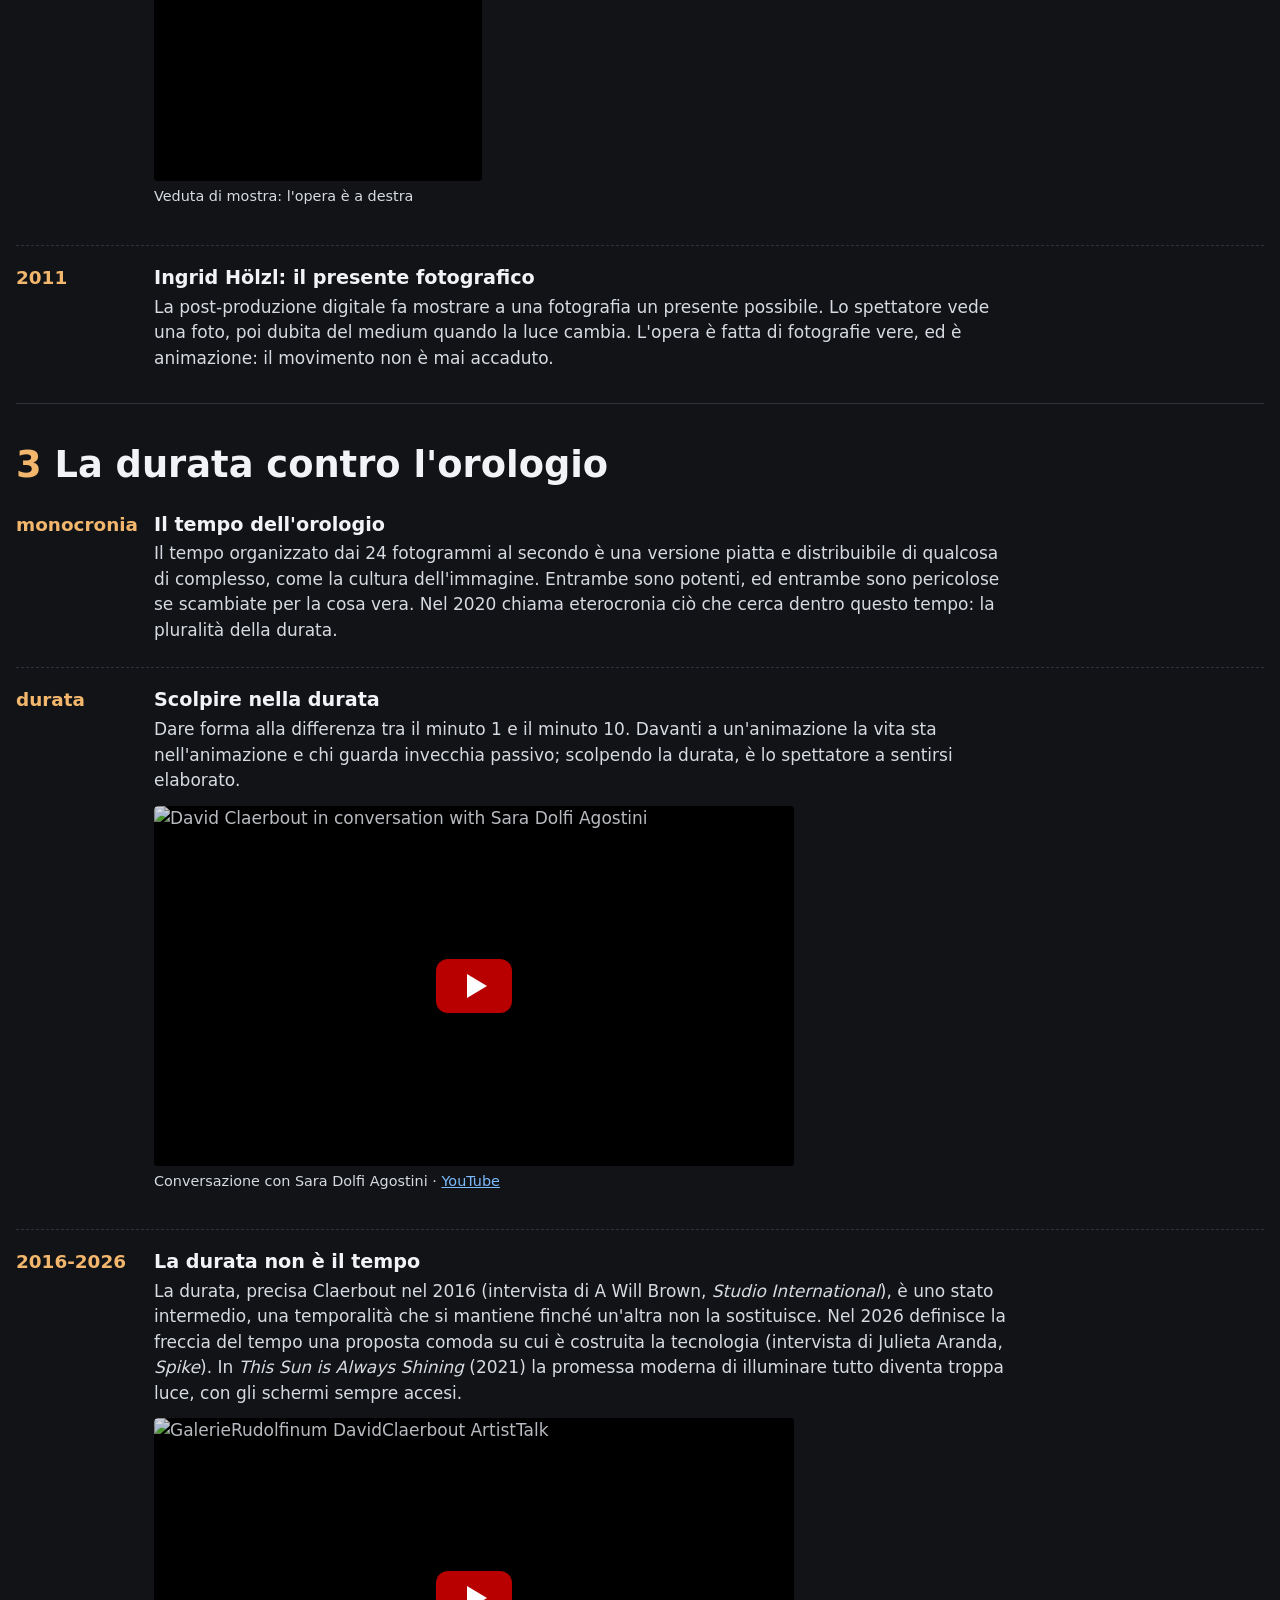
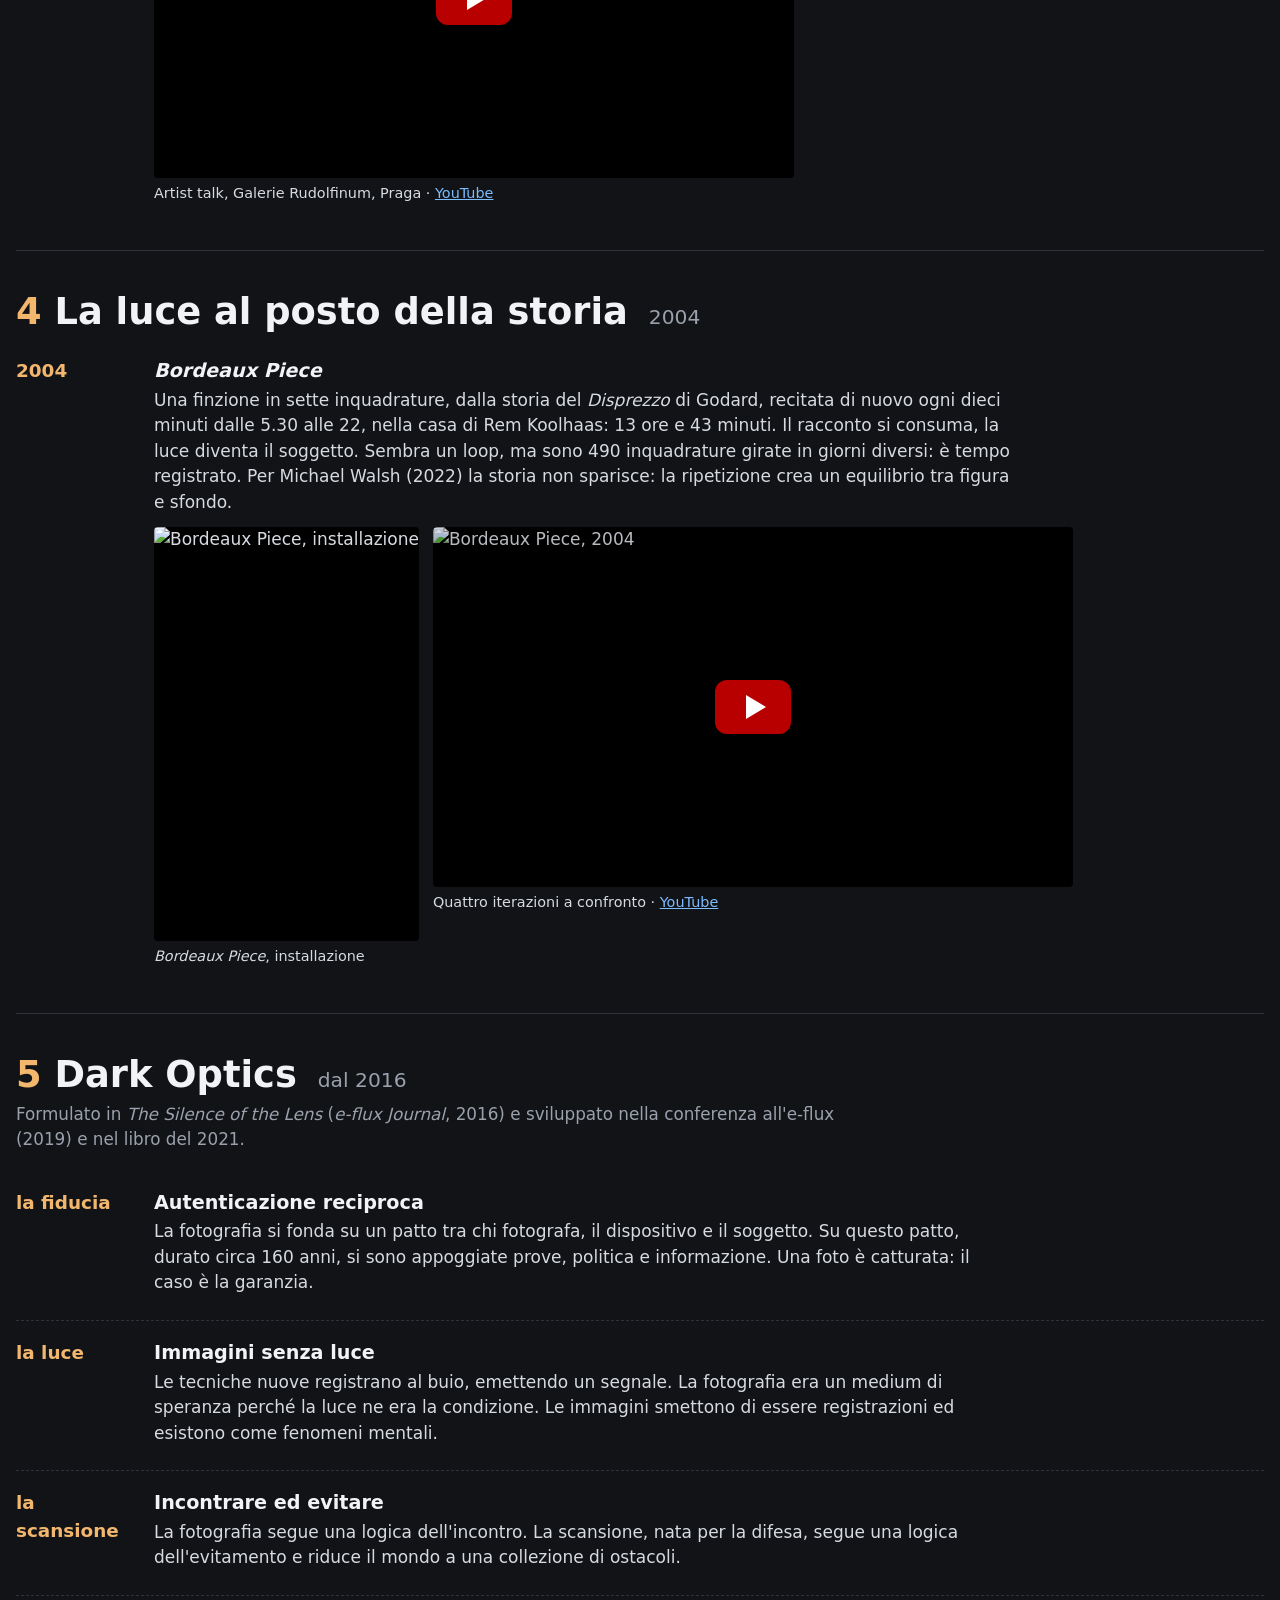
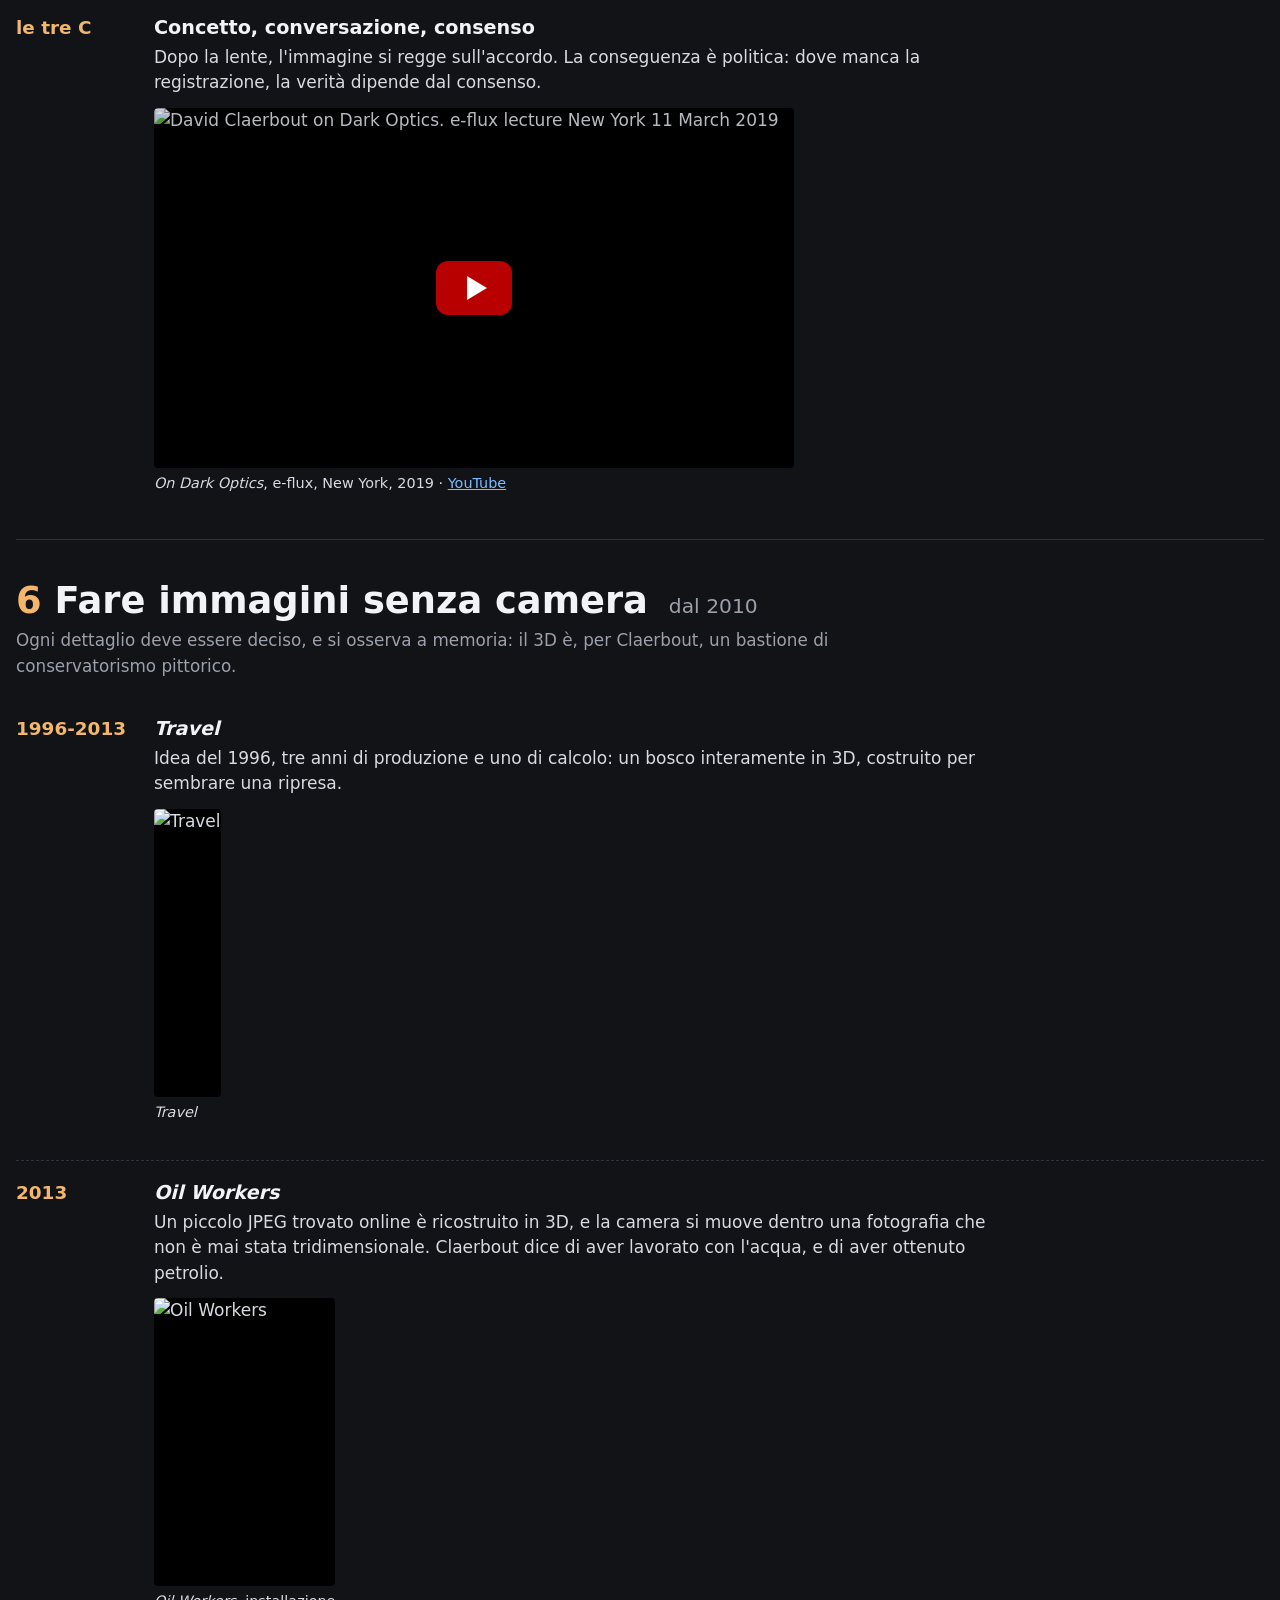
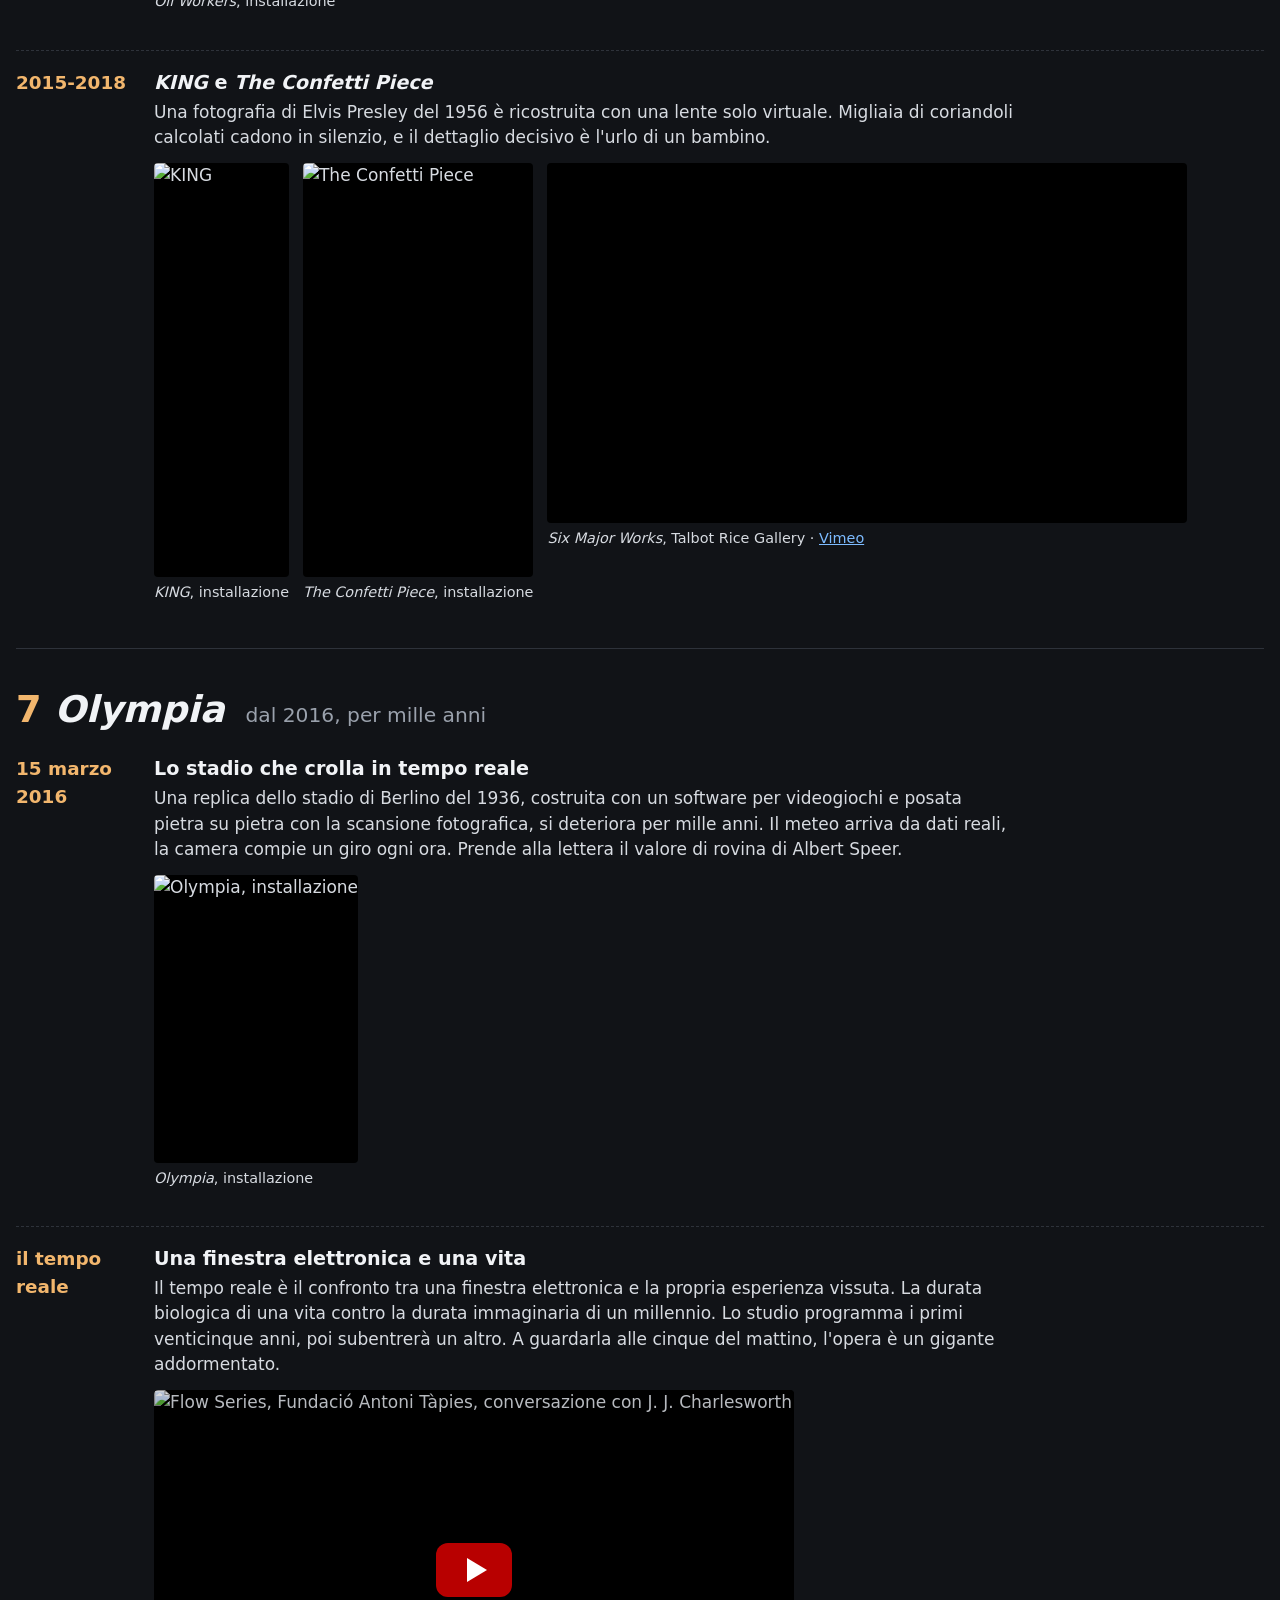
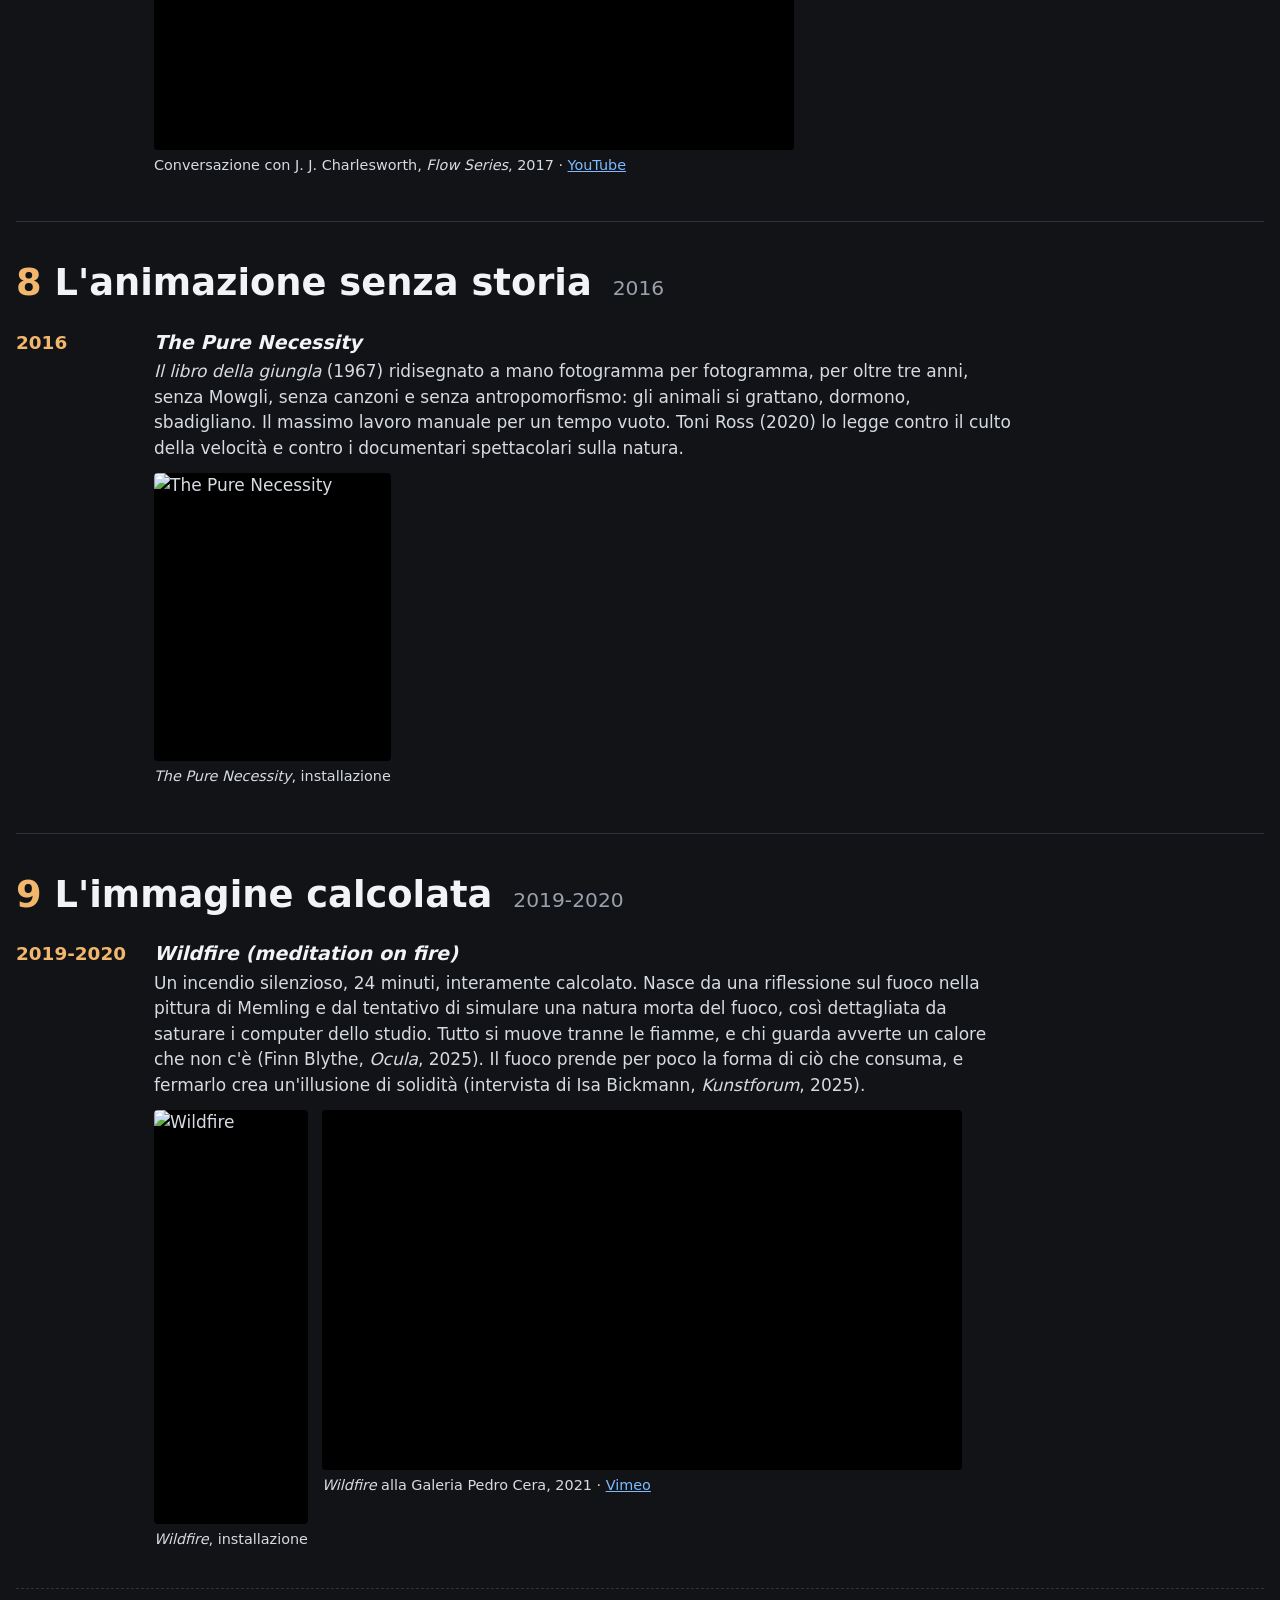
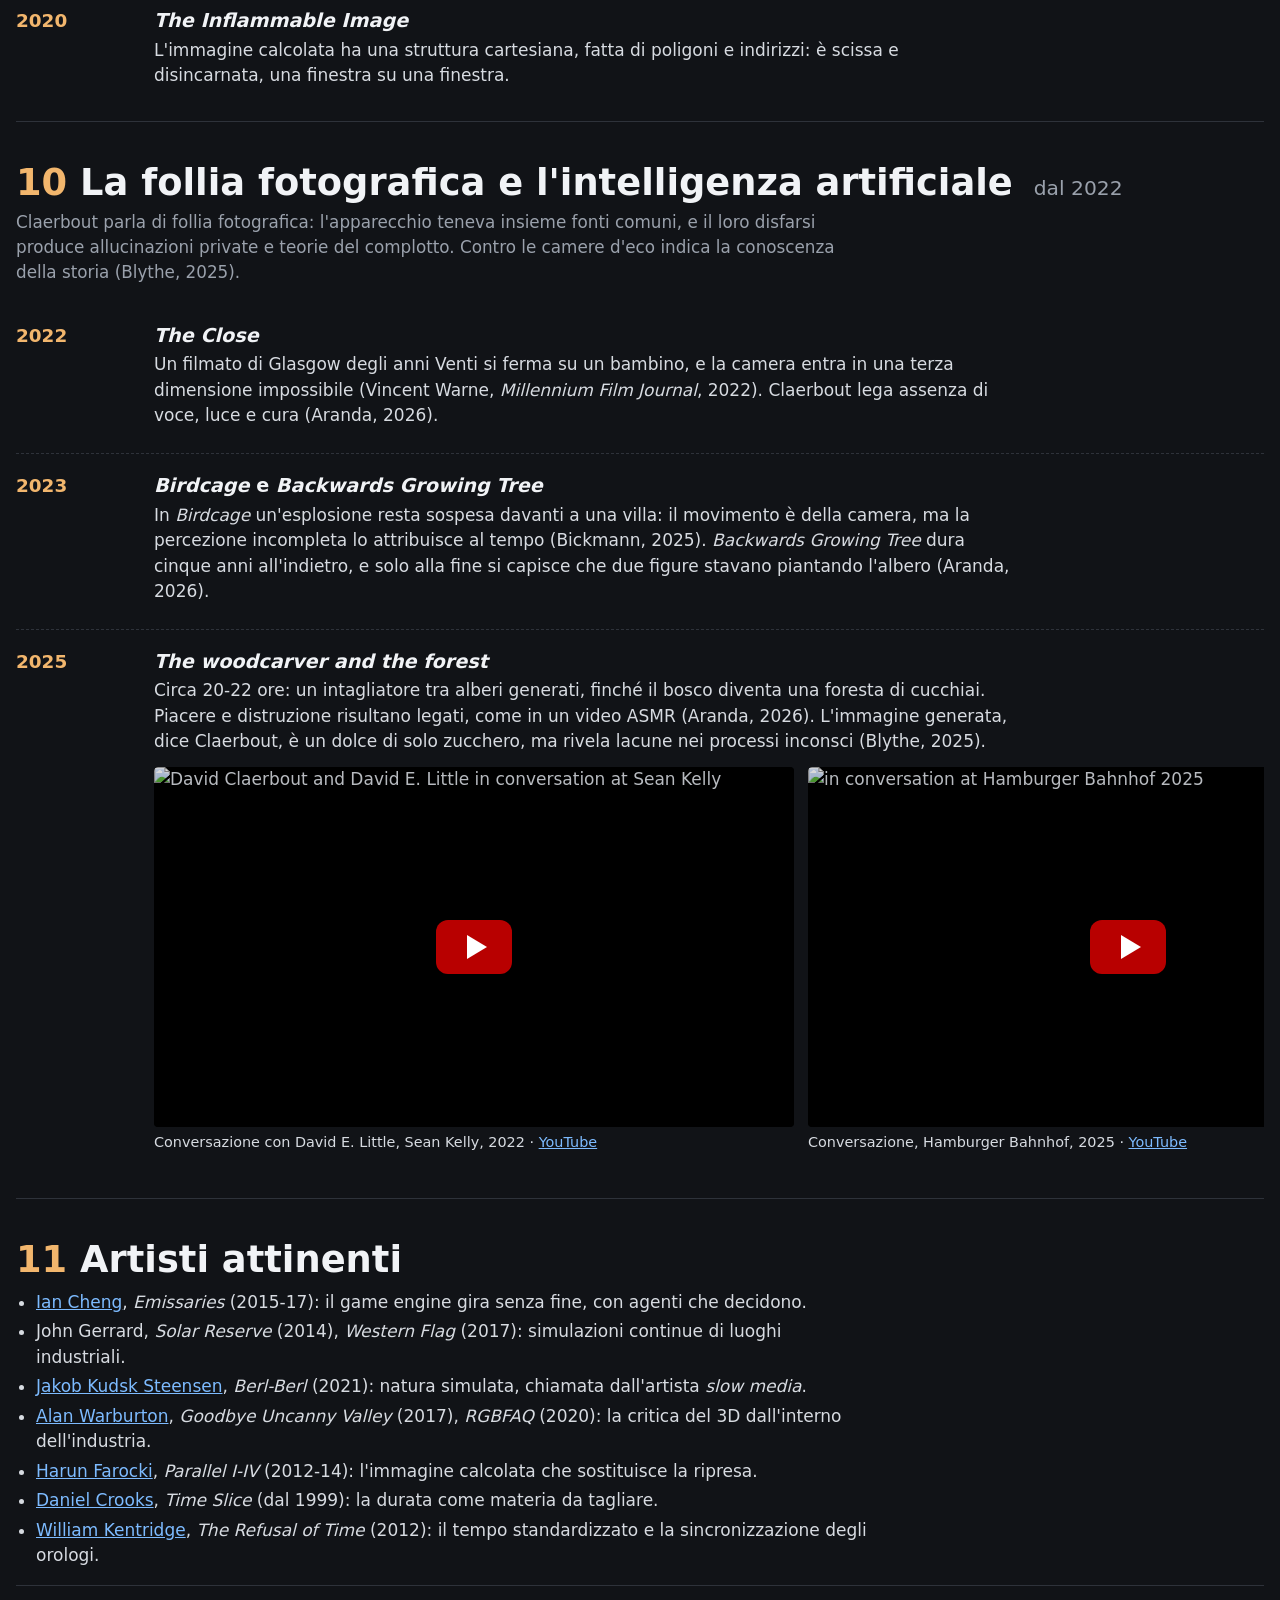
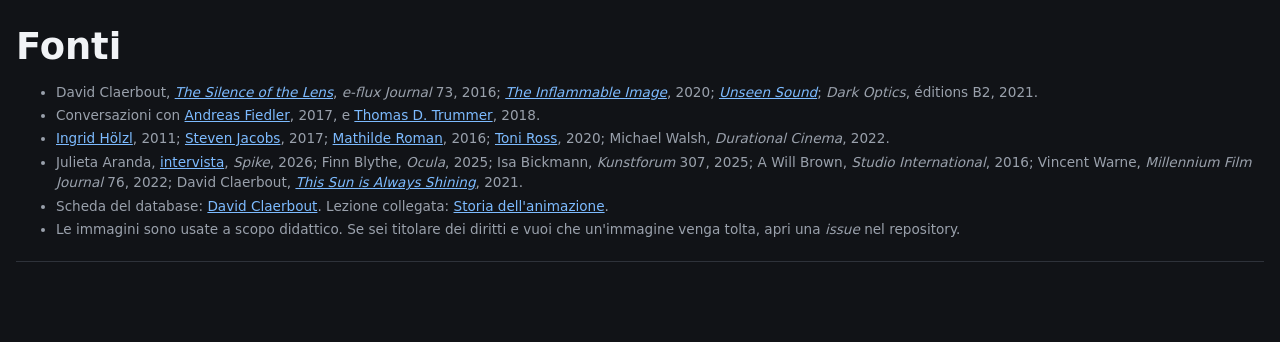
==== commit 81f857e7: "Lezioni: correzioni e opere recenti di Claerbout Co-Authored-By: Claude Opus 5.5 <noreply@anthropic." ====
--- a/lezioni/david-claerbout.html
+++ b/lezioni/david-claerbout.html
@@ -22,6 +22,9 @@
     <div><strong>2016</strong><span><em>The Silence of the Lens</em>; <em>Olympia</em>; <em>The Pure Necessity</em></span></div>
     <div><strong>2019</strong><span><em>On Dark Optics</em>, e-flux</span></div>
     <div><strong>2021</strong><span><em>Dark Optics</em>, libro</span></div>
+    <div><strong>2022</strong><span><em>The Close</em></span></div>
+    <div><strong>2023</strong><span><em>Birdcage</em>; <em>Backwards Growing Tree</em></span></div>
+    <div><strong>2025</strong><span><em>The woodcarver and the forest</em></span></div>
   </div>
   <ul class="indice">
     <li><a href="#chi">1. Da dove parte</a></li>
@@ -33,7 +36,8 @@
     <li><a href="#olympia">7. Olympia</a></li>
     <li><a href="#necessity">8. L'animazione senza storia</a></li>
     <li><a href="#wildfire">9. L'immagine calcolata</a></li>
-    <li><a href="#attinenti">10. Artisti attinenti</a></li>
+    <li><a href="#follia">10. Follia fotografica e IA</a></li>
+    <li><a href="#attinenti">11. Artisti attinenti</a></li>
   </ul>
 </header>
 
@@ -70,7 +74,7 @@
     <div class="data">monocronia</div>
     <div class="corpo">
       <h3>Il tempo dell'orologio</h3>
-      <p>Il tempo organizzato dai 24 fotogrammi al secondo è una versione piatta e distribuibile di qualcosa di complesso, come la cultura dell'immagine. Entrambe sono potenti, ed entrambe sono pericolose se scambiate per la cosa vera.</p>
+      <p>Il tempo organizzato dai 24 fotogrammi al secondo è una versione piatta e distribuibile di qualcosa di complesso, come la cultura dell'immagine. Entrambe sono potenti, ed entrambe sono pericolose se scambiate per la cosa vera. Nel 2020 chiama eterocronia ciò che cerca dentro questo tempo: la pluralità della durata.</p>
     </div>
   </div>
   <div class="voce">
@@ -81,6 +85,14 @@
       <div class="striscia"><figure class="con-video"><div class="video" data-yt="3nQVjL6k6ZU" data-title="David Claerbout in conversation with Sara Dolfi Agostini"></div><figcaption>Conversazione con Sara Dolfi Agostini · <a href="https://www.youtube.com/watch?v=3nQVjL6k6ZU">YouTube</a></figcaption></figure></div>
     </div>
   </div>
+  <div class="voce">
+    <div class="data">2016-2026</div>
+    <div class="corpo">
+      <h3>La durata non è il tempo</h3>
+      <p>La durata, precisa Claerbout nel 2016 (intervista di A Will Brown, <em>Studio International</em>), è uno stato intermedio, una temporalità che si mantiene finché un'altra non la sostituisce. Nel 2026 definisce la freccia del tempo una proposta comoda su cui è costruita la tecnologia (intervista di Julieta Aranda, <em>Spike</em>). In <em>This Sun is Always Shining</em> (2021) la promessa moderna di illuminare tutto diventa troppa luce, con gli schermi sempre accesi.</p>
+      <div class="striscia"><figure class="con-video"><div class="video" data-yt="_2vq8enjj0U" data-title="GalerieRudolfinum DavidClaerbout ArtistTalk"></div><figcaption>Artist talk, Galerie Rudolfinum, Praga · <a href="https://www.youtube.com/watch?v=_2vq8enjj0U">YouTube</a></figcaption></figure></div>
+    </div>
+  </div>
 </section>
 
 <section class="blocco" id="bordeaux">
@@ -89,8 +101,8 @@
     <div class="data">2004</div>
     <div class="corpo">
       <h3><em>Bordeaux Piece</em></h3>
-      <p>Una finzione in sette inquadrature, dalla storia del <em>Disprezzo</em> di Godard, recitata di nuovo ogni dieci minuti dalle 5.30 alle 22, nella casa di Rem Koolhaas: 13 ore e 43 minuti. Il racconto si consuma, la luce diventa il soggetto. Sembra un loop, ma sono attori che ripetono: è tempo registrato.</p>
-      <div class="striscia bassa"><figure><img src="../immagini/david-claerbout/bordeaux-piece.jpg" alt="Bordeaux Piece, installazione"><figcaption><em>Bordeaux Piece</em>, installazione</figcaption></figure></div>
+      <p>Una finzione in sette inquadrature, dalla storia del <em>Disprezzo</em> di Godard, recitata di nuovo ogni dieci minuti dalle 5.30 alle 22, nella casa di Rem Koolhaas: 13 ore e 43 minuti. Il racconto si consuma, la luce diventa il soggetto. Sembra un loop, ma sono 490 inquadrature girate in giorni diversi: è tempo registrato. Per Michael Walsh (2022) la storia non sparisce: la ripetizione crea un equilibrio tra figura e sfondo.</p>
+      <div class="striscia"><figure><img src="../immagini/david-claerbout/bordeaux-piece.jpg" alt="Bordeaux Piece, installazione"><figcaption><em>Bordeaux Piece</em>, installazione</figcaption></figure><figure class="con-video"><div class="video" data-yt="sG5_xaR0cqk" data-title="Bordeaux Piece, 2004"></div><figcaption>Quattro iterazioni a confronto · <a href="https://www.youtube.com/watch?v=sG5_xaR0cqk">YouTube</a></figcaption></figure></div>
     </div>
   </div>
 </section>
@@ -183,7 +195,7 @@
     <div class="data">2019-2020</div>
     <div class="corpo">
       <h3><em>Wildfire (meditation on fire)</em></h3>
-      <p>Un incendio silenzioso, 24 minuti, interamente calcolato. Nasce da una riflessione sul fuoco nella pittura di Memling e dal tentativo di simulare una natura morta del fuoco, così dettagliata da saturare i computer dello studio.</p>
+      <p>Un incendio silenzioso, 24 minuti, interamente calcolato. Nasce da una riflessione sul fuoco nella pittura di Memling e dal tentativo di simulare una natura morta del fuoco, così dettagliata da saturare i computer dello studio. Tutto si muove tranne le fiamme, e chi guarda avverte un calore che non c'è (Finn Blythe, <em>Ocula</em>, 2025). Il fuoco prende per poco la forma di ciò che consuma, e fermarlo crea un'illusione di solidità (intervista di Isa Bickmann, <em>Kunstforum</em>, 2025).</p>
       <div class="striscia">
         <figure><img src="../immagini/david-claerbout/wildfire.jpg" alt="Wildfire"><figcaption><em>Wildfire</em>, installazione</figcaption></figure>
         <figure class="con-video"><div class="video" data-vimeo="480728352" data-title="David Claerbout, Wildfire at Pedro Cera, Lisbon, 2021"></div><figcaption><em>Wildfire</em> alla Galeria Pedro Cera, 2021 · <a href="https://vimeo.com/480728352">Vimeo</a></figcaption></figure>
@@ -199,8 +211,35 @@
   </div>
 </section>
 
+<section class="blocco" id="follia">
+  <h2><span class="num">10</span>La follia fotografica e l'intelligenza artificiale <small>dal 2022</small></h2>
+  <p class="sotto">Claerbout parla di follia fotografica: l'apparecchio teneva insieme fonti comuni, e il loro disfarsi produce allucinazioni private e teorie del complotto. Contro le camere d'eco indica la conoscenza della storia (Blythe, 2025).</p>
+  <div class="voce">
+    <div class="data">2022</div>
+    <div class="corpo">
+      <h3><em>The Close</em></h3>
+      <p>Un filmato di Glasgow degli anni Venti si ferma su un bambino, e la camera entra in una terza dimensione impossibile (Vincent Warne, <em>Millennium Film Journal</em>, 2022). Claerbout lega assenza di voce, luce e cura (Aranda, 2026).</p>
+    </div>
+  </div>
+  <div class="voce">
+    <div class="data">2023</div>
+    <div class="corpo">
+      <h3><em>Birdcage</em> e <em>Backwards Growing Tree</em></h3>
+      <p>In <em>Birdcage</em> un'esplosione resta sospesa davanti a una villa: il movimento è della camera, ma la percezione incompleta lo attribuisce al tempo (Bickmann, 2025). <em>Backwards Growing Tree</em> dura cinque anni all'indietro, e solo alla fine si capisce che due figure stavano piantando l'albero (Aranda, 2026).</p>
+    </div>
+  </div>
+  <div class="voce">
+    <div class="data">2025</div>
+    <div class="corpo">
+      <h3><em>The woodcarver and the forest</em></h3>
+      <p>Circa 20-22 ore: un intagliatore tra alberi generati, finché il bosco diventa una foresta di cucchiai. Piacere e distruzione risultano legati, come in un video ASMR (Aranda, 2026). L'immagine generata, dice Claerbout, è un dolce di solo zucchero, ma rivela lacune nei processi inconsci (Blythe, 2025).</p>
+      <div class="striscia"><figure class="con-video"><div class="video" data-yt="iX6yaFt_Fao" data-title="David Claerbout and David E. Little in conversation at Sean Kelly"></div><figcaption>Conversazione con David E. Little, Sean Kelly, 2022 · <a href="https://www.youtube.com/watch?v=iX6yaFt_Fao">YouTube</a></figcaption></figure><figure class="con-video"><div class="video" data-yt="KTymJMUIFKs" data-title="in conversation at Hamburger Bahnhof 2025"></div><figcaption>Conversazione, Hamburger Bahnhof, 2025 · <a href="https://www.youtube.com/watch?v=KTymJMUIFKs">YouTube</a></figcaption></figure></div>
+    </div>
+  </div>
+</section>
+
 <section class="blocco" id="attinenti">
-  <h2><span class="num">10</span>Artisti attinenti</h2>
+  <h2><span class="num">11</span>Artisti attinenti</h2>
   <ul class="punti">
     <li><a href="../ian-cheng.html">Ian Cheng</a>, <em>Emissaries</em> (2015-17): il game engine gira senza fine, con agenti che decidono.</li>
     <li>John Gerrard, <em>Solar Reserve</em> (2014), <em>Western Flag</em> (2017): simulazioni continue di luoghi industriali.</li>
@@ -217,7 +256,8 @@
   <ul class="fonti">
     <li>David Claerbout, <a href="https://www.e-flux.com/journal/73/60460/the-silence-of-the-lens/"><em>The Silence of the Lens</em></a>, <em>e-flux Journal</em> 73, 2016; <a href="https://davidclaerbout.com/Full-Text-2020-David-Claerbout-The-Inflammable-Image-Thoughts-on"><em>The Inflammable Image</em></a>, 2020; <a href="https://garagemca.org/en/exhibition/david-claerbout-i-unseen-sound-i/materials/david-klarbaut-manifest-david-claerbout-manifesto"><em>Unseen Sound</em></a>; <em>Dark Optics</em>, éditions B2, 2021.</li>
     <li>Conversazioni con <a href="https://davidclaerbout.com/Full-Text-2016-Ein-Gesprach-zwischen-David-Claerbout-und-Andreas">Andreas Fiedler</a>, 2017, e <a href="https://davidclaerbout.com/Full-text-2018-Conversation-with-Thomas-D-Trummer">Thomas D. Trummer</a>, 2018.</li>
-    <li><a href="https://davidclaerbout.com/Full-Text-2011-Ingrid-Holzl-The-Photographic-Now-David-Claerbout-s">Ingrid Hölzl</a>, 2011; <a href="https://davidclaerbout.com/Full-Text-2017-Steven-Jacobs-Millenarian-Cinema-David-Claerbout-and">Steven Jacobs</a>, 2017; <a href="https://davidclaerbout.com/Full-Text-2016-Mathilde-Roman-Porous-Temporalities">Mathilde Roman</a>, 2016; <a href="https://davidclaerbout.com/Full-Text-2020-Toni-Ross-Slow-aesthetics-and-deanthropomorphism-as">Toni Ross</a>, 2020.</li>
+    <li><a href="https://davidclaerbout.com/Full-Text-2011-Ingrid-Holzl-The-Photographic-Now-David-Claerbout-s">Ingrid Hölzl</a>, 2011; <a href="https://davidclaerbout.com/Full-Text-2017-Steven-Jacobs-Millenarian-Cinema-David-Claerbout-and">Steven Jacobs</a>, 2017; <a href="https://davidclaerbout.com/Full-Text-2016-Mathilde-Roman-Porous-Temporalities">Mathilde Roman</a>, 2016; <a href="https://davidclaerbout.com/Full-Text-2020-Toni-Ross-Slow-aesthetics-and-deanthropomorphism-as">Toni Ross</a>, 2020; Michael Walsh, <em>Durational Cinema</em>, 2022.</li>
+    <li>Julieta Aranda, <a href="https://spikeartmagazine.com/articles/interview-david-claerbout-konschthal-esch">intervista</a>, <em>Spike</em>, 2026; Finn Blythe, <em>Ocula</em>, 2025; Isa Bickmann, <em>Kunstforum</em> 307, 2025; A Will Brown, <em>Studio International</em>, 2016; Vincent Warne, <em>Millennium Film Journal</em> 76, 2022; David Claerbout, <a href="https://davidclaerbout.com/Full-Text-2020-David-Claerbout-This-Sun-is-Always-Shining-David"><em>This Sun is Always Shining</em></a>, 2021.</li>
     <li>Scheda del database: <a href="../david-claerbout.html">David Claerbout</a>. Lezione collegata: <a href="storia-dell-animazione.html">Storia dell'animazione</a>.</li>
     <li>Le immagini sono usate a scopo didattico. Se sei titolare dei diritti e vuoi che un'immagine venga tolta, apri una <em>issue</em> nel repository.</li>
   </ul>
